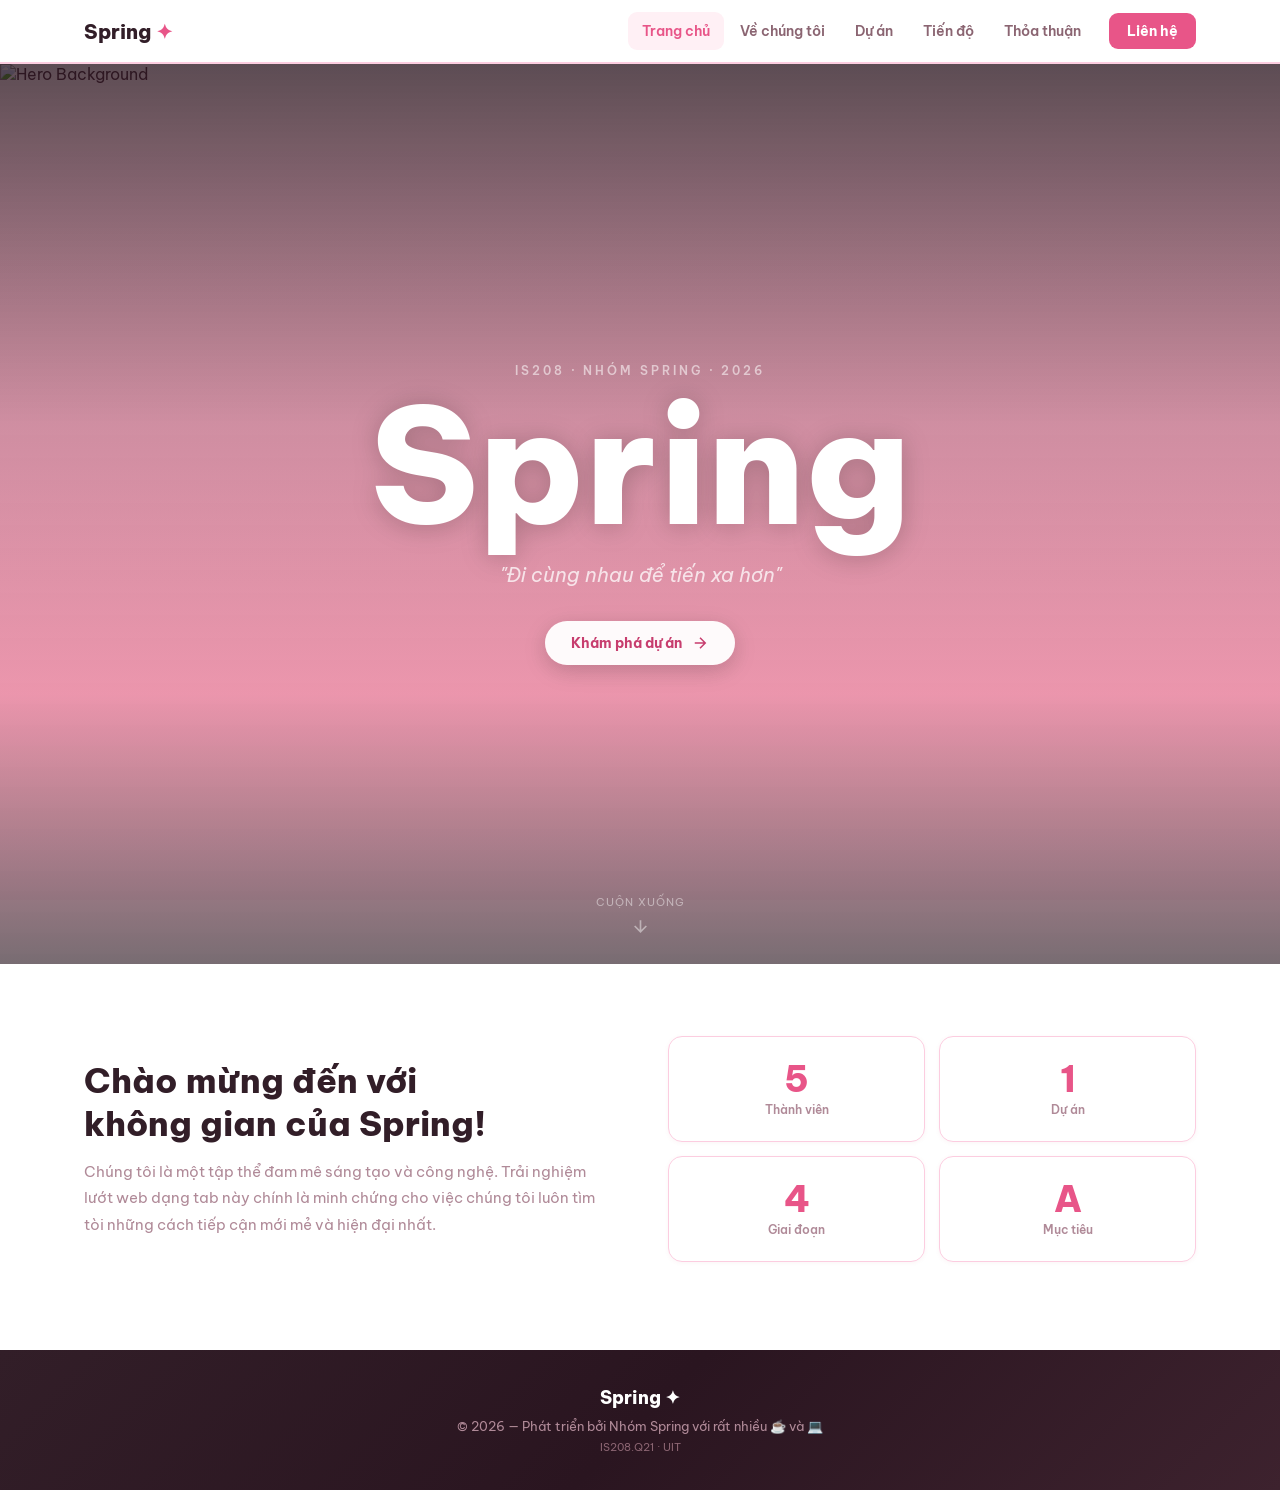
==== index.html @ e98ac852 "Cập nhật căn chỉnh favicon" ====
<!DOCTYPE html>
<html lang="vi">
<head>
    <meta charset="UTF-8">
    <meta name="viewport" content="width=device-width, initial-scale=1.0">
    <title>Spring — Nhóm Đồ Án IS208</title>

    <!-- Favicon -->
    <link rel="icon" href="data:image/svg+xml,<svg xmlns=%22http://www.w3.org/2000/svg%22 viewBox=%220 0 100 100%22><text x=%2250%22 y=%2250%22 text-anchor=%22middle%22 dominant-baseline=%22central%22 font-size=%2280%22>🌸</text></svg>">
    
    <!-- Fonts -->
    <link rel="preconnect" href="https://fonts.googleapis.com">
    <link rel="preconnect" href="https://fonts.gstatic.com" crossorigin>
    <link href="https://fonts.googleapis.com/css2?family=Be+Vietnam+Pro:ital,wght@0,300;0,400;0,500;0,600;0,700;0,800;1,400&display=swap" rel="stylesheet">
    
    <!-- CSS Files -->
    <link rel="stylesheet" href="css/base.css">
    <link rel="stylesheet" href="css/navbar.css">
    <link rel="stylesheet" href="css/hero.css">
    <link rel="stylesheet" href="css/pages.css">
    <link rel="stylesheet" href="css/modal.css">
    <link rel="stylesheet" href="css/upload.css">
    <link rel="stylesheet" href="css/footer.css">
    <link rel="stylesheet" href="css/responsive.css">
</head>
<body>

    <!-- NAVBAR INJECTED HERE -->
    <div id="header-container"></div>

    <!-- MAIN CONTENT INJECTED HERE -->
    <main id="main-content">
        <!-- Nội dung fragment được tải động vào đây bằng fetch CSS -->
        <section class="page active" style="min-height: 80vh; display: flex; align-items: center; justify-content: center;">
            <div style="text-align: center;">
                <div class="spinner-small" style="width: 32px; height: 32px; border: 3px solid var(--gray-200); border-top-color: var(--pink); border-radius: 50%; animation: spin 0.8s linear infinite; margin: 0 auto 12px;"></div>
                <p style="color: var(--gray-400); font-size: 14px;">Đang tải nội dung website...</p>
                <p style="color: #ef4444; font-size: 13px; margin-top: 10px;">Lưu ý: Mở bằng Live Server để trang hoạt động đúng cấu trúc.</p>
            </div>
        </section>
    </main>

    <!-- FOOTER INJECTED HERE -->
    <div id="footer-container"></div>


    <!-- ═══════════════════════════════════════════
         CÁC MODAL VÀ POPUP CHUNG VẪN ĐỂ Ở TRANG CHỦ HOẶC SẼ CHUYỂN
         Vì dễ gọi js global. Đã rút ngắn index.html
    ═══════════════════════════════════════════ -->

    <!-- POPUP THÀNH VIÊN -->
    <div id="popup-thanh-vien" class="overlay hidden">
        <div class="overlay-backdrop" onclick="dongPopupThanhVien()"></div>
        <div class="popup-card">
            <div class="popup-header">
                <div>
                    <h3 id="popup-ten">Tên thành viên</h3>
                    <p id="popup-vaitro">Vai trò</p>
                </div>
                <button class="close-btn" onclick="dongPopupThanhVien()">
                    <svg width="20" height="20" viewBox="0 0 24 24" fill="none" stroke="currentColor" stroke-width="2"><path d="M18 6L6 18M6 6l12 12"/></svg>
                </button>
            </div>
            <div class="popup-body">
                <div class="popup-row strength">
                    <div class="popup-row-icon">💪</div>
                    <div>
                        <strong>Điểm mạnh</strong>
                        <p id="popup-manh">...</p>
                    </div>
                </div>
                <div class="popup-row improve">
                    <div class="popup-row-icon">🌱</div>
                    <div>
                        <strong>Cần cải thiện</strong>
                        <p id="popup-yeu">...</p>
                    </div>
                </div>
            </div>
        </div>
    </div>

    <!-- ═══════════════════════════════════════════
         MODAL TIẾN ĐỘ 1 -> 4
    ═══════════════════════════════════════════ -->
    <!-- MODAL 1 -->
    <div id="modal-1" class="overlay hidden">
        <div class="overlay-backdrop" onclick="closeModal('modal-1')"></div>
        <div class="modal">
            <div class="modal-header violet">
                <div class="modal-header-meta">
                    <span class="modal-badge">Giai đoạn 1</span>
                    <span class="modal-date">📅 12/02 – 28/02</span>
                </div>
                <h3>Khởi động dự án</h3>
                <button class="close-btn light" onclick="closeModal('modal-1')">
                    <svg width="20" height="20" viewBox="0 0 24 24" fill="none" stroke="currentColor" stroke-width="2"><path d="M18 6L6 18M6 6l12 12"/></svg>
                </button>
            </div>
            <div class="modal-body">
                <div class="modal-summary">
                    <p>Giai đoạn này tập trung vào việc định hình nhóm, chốt đề tài và lên các quy tắc làm việc chung để chuẩn bị cho quá trình code.</p>
                    <div class="progress-bar-wrap">
                        <div class="progress-label"><span>Tiến độ công việc</span><strong>100%</strong></div>
                        <div class="progress-track"><div class="progress-fill done-fill" style="width:100%"></div></div>
                    </div>
                </div>

                <div class="modal-section">
                    <h4><span class="section-icon green">✓</span> Công việc đã thực hiện</h4>
                    <div class="task-list">
                        <!-- Tasks rendered via JS -->
                    </div>
                </div>

                <div class="modal-section">
                    <h4><span class="section-icon blue">📎</span> Tài liệu đính kèm (Tuần 1)</h4>
                    <!-- VÙNG RENDER PDF -->
                    <div id="modal-docs-1"></div>
                </div>
            </div>
        </div>
    </div>

    <!-- MODAL 2 -->
    <div id="modal-2" class="overlay hidden">
        <div class="overlay-backdrop" onclick="closeModal('modal-2')"></div>
        <div class="modal">
            <div class="modal-header sky">
                <div class="modal-header-meta">
                    <span class="modal-badge">Giai đoạn 2</span>
                    <span class="modal-date">📅 Đang tiến hành</span>
                </div>
                <h3>Phân tích và thiết kế</h3>
                <button class="close-btn light" onclick="closeModal('modal-2')">
                    <svg width="20" height="20" viewBox="0 0 24 24" fill="none" stroke="currentColor" stroke-width="2"><path d="M18 6L6 18M6 6l12 12"/></svg>
                </button>
            </div>
            <div class="modal-body">
                <div class="modal-summary">
                    <p>Giai đoạn phân tích yêu cầu, thiết kế cơ sở dữ liệu và xây dựng wireframe giao diện hệ thống.</p>
                    <div class="progress-bar-wrap">
                        <div class="progress-label"><span>Tiến độ công việc</span><strong>60%</strong></div>
                        <div class="progress-track"><div class="progress-fill progress-fill-sky" style="width:60%"></div></div>
                    </div>
                </div>
                <div class="modal-section">
                    <h4><span class="section-icon green">✓</span> Công việc đã thực hiện</h4>
                    <div class="task-list">
                        <!-- Tasks rendered via JS -->
                    </div>
                </div>
                <div class="modal-section">
                    <h4><span class="section-icon blue">📎</span> Tài liệu đính kèm (Tuần 2)</h4>
                    <!-- VÙNG RENDER PDF -->
                    <div id="modal-docs-2"></div>
                </div>
            </div>
        </div>
    </div>

    <!-- MODAL 3 -->
    <div id="modal-3" class="overlay hidden">
        <div class="overlay-backdrop" onclick="closeModal('modal-3')"></div>
        <div class="modal">
            <div class="modal-header slate">
                <div class="modal-header-meta">
                    <span class="modal-badge">Giai đoạn 3</span>
                    <span class="modal-date">📅 Sắp tới</span>
                </div>
                <h3>Thực hiện đồ án</h3>
                <button class="close-btn light" onclick="closeModal('modal-3')">
                    <svg width="20" height="20" viewBox="0 0 24 24" fill="none" stroke="currentColor" stroke-width="2"><path d="M18 6L6 18M6 6l12 12"/></svg>
                </button>
            </div>
            <div class="modal-body">
                <div class="modal-summary">
                    <p>Giai đoạn lập trình frontend, backend và thực hiện kiểm thử toàn diện hệ thống.</p>
                    <div class="progress-bar-wrap">
                        <div class="progress-label"><span>Tiến độ công việc</span><strong>0%</strong></div>
                        <div class="progress-track"><div class="progress-fill" style="width:0%"></div></div>
                    </div>
                </div>
                <div class="modal-section">
                    <h4><span class="section-icon green">✓</span> Công việc đã thực hiện</h4>
                    <div class="task-list">
                        <!-- Tasks rendered via JS -->
                    </div>
                </div>
                <div class="modal-section">
                    <h4><span class="section-icon blue">📎</span> Tài liệu đính kèm (Tuần 3)</h4>
                    <!-- VÙNG RENDER PDF -->
                    <div id="modal-docs-3"></div>
                </div>
            </div>
        </div>
    </div>

    <!-- MODAL 4 -->
    <div id="modal-4" class="overlay hidden">
        <div class="overlay-backdrop" onclick="closeModal('modal-4')"></div>
        <div class="modal">
            <div class="modal-header slate">
                <div class="modal-header-meta">
                    <span class="modal-badge">Giai đoạn 4</span>
                    <span class="modal-date">📅 Sắp tới</span>
                </div>
                <h3>Báo cáo & Nộp đồ án</h3>
                <button class="close-btn light" onclick="closeModal('modal-4')">
                    <svg width="20" height="20" viewBox="0 0 24 24" fill="none" stroke="currentColor" stroke-width="2"><path d="M18 6L6 18M6 6l12 12"/></svg>
                </button>
            </div>
            <div class="modal-body">
                <div class="modal-summary">
                    <p>Giai đoạn hoàn thiện tài liệu, quay video demo, chuẩn bị báo cáo và nộp đồ án chính thức.</p>
                    <div class="progress-bar-wrap">
                        <div class="progress-label"><span>Tiến độ công việc</span><strong>0%</strong></div>
                        <div class="progress-track"><div class="progress-fill" style="width:0%"></div></div>
                    </div>
                </div>
                <div class="modal-section">
                    <h4><span class="section-icon green">✓</span> Công việc đã thực hiện</h4>
                    <div class="task-list">
                        <!-- Tasks rendered via JS -->
                    </div>
                </div>
                <div class="modal-section">
                    <h4><span class="section-icon blue">📎</span> Tài liệu đính kèm (Tuần 4)</h4>
                    <!-- VÙNG RENDER PDF -->
                    <div id="modal-docs-4"></div>
                </div>
            </div>
        </div>
    </div>

    <!-- JS Files -->
    <script src="js/main.js"></script>

</body>
</html>
---- css/base.css ----
/* ═══════════════════════════════════════════
   VARIABLES & RESET
═══════════════════════════════════════════ */
:root {
  --pink:        #e85588;
  --pink-light:  #f07baa;
  --pink-dark:   #c73d6e;
  --pink-bg:     #fff0f5;
  --pink-border: #fccde0;

  --mint:     #3fbe8c;
  --mint-bg:  #edfaf3;

  --sky:      #3aaced;
  --sky-bg:   #edf6fd;

  --gray-50:  #fdf8f9;
  --gray-100: #f5edf0;
  --gray-200: #e8d8de;
  --gray-300: #d4b8c2;
  --gray-400: #b08a98;
  --gray-500: #8b6572;
  --gray-600: #6b4d58;
  --gray-700: #4e3540;
  --gray-800: #321e28;
  --white:    #ffffff;

  --radius:    14px;
  --radius-sm: 9px;
  --radius-lg: 20px;

  --shadow-sm: 0 1px 4px rgba(180,80,110,.06);
  --shadow-md: 0 4px 16px rgba(180,80,110,.10);
  --shadow-lg: 0 12px 36px rgba(180,80,110,.13);
  --shadow-xl: 0 24px 64px rgba(180,80,110,.16);

  --font: 'Be Vietnam Pro', sans-serif;

  --nav-h: 64px;
  --ease: 0.22s cubic-bezier(0.4, 0, 0.2, 1);
}

*, *::before, *::after { box-sizing: border-box; margin: 0; padding: 0; }
html { scroll-behavior: smooth; }

body {
  font-family: var(--font);
  background: linear-gradient(180deg, var(--gray-50) 0%, #fef5f8 50%, var(--gray-50) 100%);
  background-attachment: fixed;
  color: var(--gray-700);
  min-height: 100vh;
  display: flex;
  flex-direction: column;
  -webkit-font-smoothing: antialiased;
}

img { display: block; max-width: 100%; }
a   { text-decoration: none; color: inherit; }
button { cursor: pointer; border: none; background: none; font-family: inherit; }
ul { list-style: none; }

/* ═══════════════════════════════════════════
   SCROLLBAR
═══════════════════════════════════════════ */
::-webkit-scrollbar { width: 5px; }
::-webkit-scrollbar-track { background: var(--gray-100); }
::-webkit-scrollbar-thumb { background: var(--pink-light); border-radius: 5px; }

/* ═══════════════════════════════════════════
   MAIN & PAGES
═══════════════════════════════════════════ */
main { flex: 1; padding-top: var(--nav-h); }

.page { display: none; animation: fadeUp 0.35s ease both; }
.page.active { display: block; }

@keyframes fadeUp {
  from { opacity: 0; transform: translateY(16px); }
  to   { opacity: 1; transform: translateY(0); }
}

/* ═══════════════════════════════════════════
   PAGE HEADER (shared across pages)
═══════════════════════════════════════════ */
.page-header {
  text-align: center;
  padding: 60px 24px 36px;
  max-width: 680px;
  margin: 0 auto;
}

.page-eyebrow {
  font-size: 11px;
  font-weight: 700;
  letter-spacing: 2.5px;
  text-transform: uppercase;
  color: var(--pink);
  margin-bottom: 10px;
}

.page-title {
  font-size: clamp(28px, 5vw, 42px);
  font-weight: 800;
  color: var(--gray-800);
  line-height: 1.15;
  margin-bottom: 12px;
}

.page-desc {
  font-size: 15px;
  color: var(--gray-400);
  line-height: 1.65;
}
---- css/navbar.css ----
/* ═══════════════════════════════════════════
   NAVBAR
═══════════════════════════════════════════ */
#navbar {
  position: fixed;
  top: 0; width: 100%;
  height: var(--nav-h);
  z-index: 100;
  background: rgba(255,255,255,0.93);
  backdrop-filter: blur(14px);
  -webkit-backdrop-filter: blur(14px);
  border-bottom: 2px solid var(--pink-border);
  transition: background var(--ease), border-color var(--ease), box-shadow var(--ease);
}

.nav-inner {
  max-width: 1160px;
  margin: 0 auto;
  padding: 0 24px;
  height: 100%;
  display: flex;
  align-items: center;
  gap: 6px;
}

.nav-logo {
  font-size: 20px;
  font-weight: 800;
  color: var(--gray-800);
  cursor: pointer;
  margin-right: auto;
  transition: color var(--ease), text-shadow var(--ease);
}
.nav-logo:hover { color: var(--pink); }

.logo-dot {
  color: var(--pink);
  display: inline-block;
  animation: spin-slow 8s linear infinite;
}
@keyframes spin-slow { to { transform: rotate(360deg); } }

.nav-links { display: flex; align-items: center; gap: 2px; }

.nav-tab {
  height: 38px;
  padding: 0 14px;
  border-radius: 9px;
  font-size: 14px;
  font-weight: 600;
  color: var(--gray-500);
  transition: all var(--ease);
}
.nav-tab:hover  { color: var(--pink); background: var(--pink-bg); }
.nav-tab.active { color: var(--pink); background: var(--pink-bg); }


.btn-contact {
  height: 36px;
  padding: 0 18px;
  background: var(--pink);
  color: #fff;
  border-radius: 9px;
  font-size: 14px;
  font-weight: 700;
  margin-left: 8px;
  transition: all var(--ease);
}
.btn-contact:hover {
  background: var(--pink-dark);
  transform: translateY(-1px);
  box-shadow: 0 4px 14px rgba(232,98,138,.35);
}

.hamburger {
  display: none;
  flex-direction: column;
  justify-content: center;
  align-items: center;
  gap: 5px;
  width: 38px; height: 38px;
  border-radius: 9px;
  transition: background var(--ease);
}
.hamburger:hover { background: var(--gray-100); }
.hamburger span {
  display: block;
  width: 20px; height: 2px;
  background: var(--gray-600);
  border-radius: 2px;
  transition: all var(--ease);
}
---- css/hero.css ----
/* ═══════════════════════════════════════════
   HERO
═══════════════════════════════════════════ */
#trang-chu { padding-top: 0 !important; }

.hero {
  position: relative;
  height: 100vh;
  min-height: 580px;
  display: flex;
  align-items: center;
  justify-content: center;
  overflow: hidden;
}

.hero-bg { position: absolute; inset: 0; }
.hero-bg img { width: 100%; height: 100%; object-fit: cover; }

/* FIX: Overlay tối hơn ở phía trên để chữ navbar luôn đọc được */
.hero-overlay {
  position: absolute;
  inset: 0;
  background: linear-gradient(
    180deg,
    rgba(30, 10, 20, 0.72) 0%,
    rgba(160, 40, 75, 0.50) 40%,
    rgba(220, 70, 110, 0.55) 70%,
    rgba(30, 10, 20, 0.60) 100%
  );
}

.hero-content {
  position: relative;
  z-index: 2;
  text-align: center;
  padding: 0 24px;
}

.hero-eyebrow {
  font-size: 12px;
  font-weight: 600;
  letter-spacing: 3px;
  text-transform: uppercase;
  color: rgba(255,255,255,.55);
  margin-bottom: 14px;
}

.hero-title {
  font-size: clamp(80px, 18vw, 160px);
  font-weight: 800;
  color: #fff;
  line-height: .92;
  margin-bottom: 22px;
  text-shadow: 0 2px 28px rgba(0,0,0,.22);
}

.hero-subtitle {
  font-size: clamp(15px, 2.2vw, 20px);
  color: rgba(255,255,255,.75);
  font-style: italic;
  font-weight: 400;
  margin-bottom: 34px;
}

.hero-cta {
  display: inline-flex;
  align-items: center;
  gap: 9px;
  background: rgba(255,255,255,.95);
  color: var(--pink-dark);
  font-weight: 700;
  font-size: 14px;
  padding: 13px 26px;
  border-radius: 50px;
  transition: all var(--ease);
  box-shadow: 0 6px 22px rgba(0,0,0,.18);
}
.hero-cta:hover { transform: translateY(-3px); box-shadow: 0 14px 40px rgba(0,0,0,.26); }
.hero-cta svg { transition: transform var(--ease); }
.hero-cta:hover svg { transform: translateX(4px); }

.hero-scroll {
  position: absolute;
  bottom: 28px;
  left: 50%;
  transform: translateX(-50%);
  display: flex;
  flex-direction: column;
  align-items: center;
  gap: 7px;
  color: rgba(255,255,255,.45);
  font-size: 11px;
  letter-spacing: 1px;
  text-transform: uppercase;
  cursor: pointer;
  animation: bounce 2.4s infinite;
  z-index: 2;
  transition: color var(--ease);
}
.hero-scroll:hover { color: rgba(255,255,255,.85); }

@keyframes bounce {
  0%, 100% { transform: translateX(-50%) translateY(0); }
  55%       { transform: translateX(-50%) translateY(8px); }
}

/* ═══════════════════════════════════════════
   HOME INTRO
═══════════════════════════════════════════ */
.home-intro {
  padding: 72px 24px 88px;
  max-width: 1160px;
  margin: 0 auto;
}

.intro-grid {
  display: grid;
  grid-template-columns: 1fr 1fr;
  gap: 56px;
  align-items: center;
}

.intro-text h2 {
  font-size: clamp(24px, 4vw, 34px);
  font-weight: 800;
  color: var(--gray-800);
  line-height: 1.25;
  margin-bottom: 14px;
}

.intro-text p {
  font-size: 15px;
  line-height: 1.75;
  color: var(--gray-400);
}

.intro-stats {
  display: grid;
  grid-template-columns: 1fr 1fr;
  gap: 14px;
}

.stat-card {
  background: var(--white);
  border: 1.5px solid var(--pink-border);
  border-radius: var(--radius);
  padding: 24px 20px;
  display: flex;
  flex-direction: column;
  align-items: center;
  gap: 5px;
  box-shadow: var(--shadow-sm);
  transition: all var(--ease);
}
.stat-card:hover {
  box-shadow: var(--shadow-md), 0 0 20px rgba(232,85,136,.08);
  transform: translateY(-3px);
  border-color: var(--pink-light);
}

.stat-num {
  font-size: 36px;
  font-weight: 800;
  color: var(--pink);
  line-height: 1;
}

.stat-label {
  font-size: 12px;
  color: var(--gray-400);
  font-weight: 600;
}
---- css/pages.css ----
/* ═══════════════════════════════════════════
   MEMBERS
═══════════════════════════════════════════ */
.members-grid {
  display: flex;
  flex-wrap: wrap;
  justify-content: center;
  gap: 18px;
  padding: 0 24px 80px;
  max-width: 1160px;
  margin: 0 auto;
}

.member-card {
  width: calc(20% - 15px);
  min-width: 180px;
  max-width: 220px;
  background: var(--white);
  border: 1.5px solid var(--gray-200);
  border-radius: var(--radius-lg);
  overflow: hidden;
  cursor: pointer;
  transition: all var(--ease);
  box-shadow: var(--shadow-sm);
}
.member-card:hover {
  transform: translateY(-5px);
  box-shadow: var(--shadow-lg);
  border-color: var(--pink-light);
}

.member-img-wrap {
  position: relative;
  aspect-ratio: 1;
  overflow: hidden;
  background: var(--pink-bg);
}

.member-img-wrap img {
  width: 100%; height: 100%;
  object-fit: cover;
  transition: transform 0.4s ease;
}
.member-card:hover .member-img-wrap img { transform: scale(1.05); }

.member-img-overlay {
  position: absolute;
  inset: 0;
  background: rgba(200,60,100,.68);
  display: flex;
  align-items: center;
  justify-content: center;
  opacity: 0;
  transition: opacity var(--ease);
  backdrop-filter: blur(3px);
}
.member-img-overlay span { color: #fff; font-weight: 700; font-size: 13px; }
.member-card:hover .member-img-overlay { opacity: 1; }

.member-info { padding: 14px 16px; text-align: center; }

.member-info h3 {
  font-size: 15px;
  font-weight: 800;
  color: var(--gray-800);
  margin-bottom: 7px;
}

.member-badge {
  display: inline-block;
  padding: 3px 11px;
  border-radius: 50px;
  font-size: 11px;
  font-weight: 700;
  background: var(--gray-100);
  color: var(--gray-400);
}
.member-badge.leader { background: var(--pink-bg); color: var(--pink); }

/* ═══════════════════════════════════════════
   PROJECT PLACEHOLDER
═══════════════════════════════════════════ */
.project-placeholder {
  max-width: 480px;
  margin: 0 auto 80px;
  text-align: center;
  background: var(--white);
  border: 2px dashed var(--pink-border);
  border-radius: var(--radius-lg);
  padding: 56px 36px;
}

.placeholder-icon { font-size: 52px; margin-bottom: 14px; }

.project-placeholder h3 {
  font-size: 18px;
  font-weight: 800;
  color: var(--gray-700);
  margin-bottom: 8px;
}

.project-placeholder p { color: var(--gray-400); font-size: 14px; margin-bottom: 22px; }

.btn-outline {
  display: inline-block;
  padding: 10px 22px;
  border: 2px solid var(--pink);
  border-radius: 9px;
  color: var(--pink);
  font-weight: 700;
  font-size: 14px;
  transition: all var(--ease);
}
.btn-outline:hover { background: var(--pink); color: #fff; transform: translateY(-2px); }

/* ═══════════════════════════════════════════
   TIMELINE
═══════════════════════════════════════════ */
.timeline {
  max-width: 780px;
  margin: 0 auto;
  padding: 0 24px 80px;
  position: relative;
}

.timeline::before {
  content: '';
  position: absolute;
  left: calc(24px + 22px);
  top: 0; bottom: 0;
  width: 2px;
  background: var(--gray-200);
}

.timeline-item {
  display: flex;
  gap: 22px;
  margin-bottom: 22px;
  position: relative;
}

.timeline-dot {
  width: 44px; height: 44px;
  border-radius: 50%;
  display: flex;
  align-items: center;
  justify-content: center;
  font-size: 16px;
  font-weight: 800;
  flex-shrink: 0;
  position: relative;
  z-index: 1;
  background: var(--pink);
  color: #fff;
  border: 3px solid var(--gray-50);
  box-shadow: 0 0 0 2px var(--pink);
}

.timeline-dot.pulse {
  background: var(--sky);
  box-shadow: 0 0 0 2px var(--sky);
  animation: pulse-ring 2.2s infinite;
}

@keyframes pulse-ring {
  0%   { box-shadow: 0 0 0 2px var(--sky); }
  50%  { box-shadow: 0 0 0 8px rgba(58,172,237,.15); }
  100% { box-shadow: 0 0 0 2px var(--sky); }
}

.timeline-dot.muted {
  background: var(--gray-200);
  color: var(--gray-400);
  box-shadow: 0 0 0 2px var(--gray-200);
}

.timeline-card {
  flex: 1;
  background: var(--white);
  border: 1.5px solid var(--gray-200);
  border-radius: var(--radius);
  padding: 18px 22px;
  display: flex;
  align-items: center;
  gap: 18px;
  box-shadow: var(--shadow-sm);
  transition: all var(--ease);
}
.timeline-card:hover { box-shadow: var(--shadow-md); transform: translateY(-2px); }

.muted-card { opacity: 0.55; }
.muted-card:hover { opacity: 1; }

.timeline-meta { flex-shrink: 0; min-width: 126px; }

.timeline-week {
  display: block;
  font-size: 12px;
  font-weight: 700;
  color: var(--pink);
  background: var(--pink-bg);
  padding: 3px 10px;
  border-radius: 6px;
  margin-bottom: 6px;
  width: fit-content;
}
.timeline-week.muted { color: var(--gray-400); background: var(--gray-100); }

.timeline-status {
  display: flex;
  align-items: center;
  gap: 5px;
  font-size: 11px;
  font-weight: 700;
  letter-spacing: .5px;
  text-transform: uppercase;
}
.done-status     { color: var(--mint); }
.progress-status { color: var(--sky);  }
.pending-status  { color: var(--gray-400); }

.spin { animation: spin 1.6s linear infinite; }
@keyframes spin { to { transform: rotate(360deg); } }

.timeline-body { flex: 1; }
.timeline-body h3 {
  font-size: 16px;
  font-weight: 800;
  color: var(--gray-800);
  margin-bottom: 3px;
}
.timeline-body p { font-size: 13px; color: var(--gray-400); line-height: 1.5; }

.btn-detail {
  display: flex;
  align-items: center;
  gap: 6px;
  padding: 9px 16px;
  border-radius: 9px;
  font-size: 13px;
  font-weight: 700;
  white-space: nowrap;
  flex-shrink: 0;
  color: var(--pink);
  background: var(--pink-bg);
  transition: all var(--ease);
}
.btn-detail:hover { background: var(--pink); color: #fff; }
.btn-detail svg   { transition: transform var(--ease); }
.btn-detail:hover svg { transform: translateX(3px); }

.muted-btn { color: var(--gray-400); background: var(--gray-100); }
.muted-btn:hover { background: var(--gray-600); color: #fff; }

/* ═══════════════════════════════════════════
   CONTRACT
═══════════════════════════════════════════ */
.contract-grid {
  display: grid;
  grid-template-columns: repeat(auto-fill, minmax(260px, 1fr));
  gap: 18px;
  padding: 0 24px 80px;
  max-width: 1160px;
  margin: 0 auto;
}

.contract-card {
  background: var(--white);
  border: 1.5px solid var(--gray-200);
  border-radius: var(--radius);
  padding: 26px;
  box-shadow: var(--shadow-sm);
  transition: all var(--ease);
}
.contract-card:hover {
  box-shadow: var(--shadow-md);
  transform: translateY(-3px);
  border-color: var(--pink-border);
}

.contract-icon { font-size: 26px; margin-bottom: 11px; }

.contract-card h3 {
  font-size: 15px;
  font-weight: 800;
  color: var(--gray-800);
  margin-bottom: 12px;
}

.contract-card ul { display: flex; flex-direction: column; gap: 7px; }
.contract-card li {
  font-size: 13px;
  color: var(--gray-500);
  line-height: 1.55;
  padding-left: 13px;
  position: relative;
}
.contract-card li::before {
  content: '–';
  position: absolute;
  left: 0;
  color: var(--pink-light);
}

/* ═══════════════════════════════════════════
   AGREEMENT LAYOUT
═══════════════════════════════════════════ */
.agreement-layout {
  display: grid;
  grid-template-columns: 1fr 1fr;
  gap: 40px;
  max-width: 1160px;
  margin: 0 auto;
  padding: 0 24px 80px;
  align-items: start;
}

@media (max-width: 900px) {
  .agreement-layout {
    grid-template-columns: 1fr;
  }
}
---- css/modal.css ----
/* ═══════════════════════════════════════════
   OVERLAY
═══════════════════════════════════════════ */
.overlay {
  position: fixed;
  inset: 0;
  z-index: 200;
  display: flex;
  align-items: center;
  justify-content: center;
  padding: 16px;
}
.overlay.hidden { display: none; }

.overlay-backdrop {
  position: absolute;
  inset: 0;
  background: rgba(50,15,28,.55);
  backdrop-filter: blur(6px);
}

/* ═══════════════════════════════════════════
   POPUP THÀNH VIÊN
═══════════════════════════════════════════ */
.popup-card {
  background: var(--white);
  border-radius: var(--radius-lg);
  width: 100%;
  max-width: 420px;
  overflow: hidden;
  box-shadow: var(--shadow-xl);
  position: relative;
  z-index: 1;
  animation: popIn 0.28s cubic-bezier(0.34, 1.56, 0.64, 1);
}

@keyframes popIn {
  from { opacity: 0; transform: scale(0.92) translateY(8px); }
  to   { opacity: 1; transform: scale(1) translateY(0); }
}

.popup-header {
  background: linear-gradient(135deg, var(--pink) 0%, var(--pink-dark) 100%);
  padding: 22px;
  display: flex;
  justify-content: space-between;
  align-items: flex-start;
  gap: 14px;
}

.popup-header h3 { font-size: 18px; font-weight: 800; color: #fff; margin-bottom: 3px; }
.popup-header p  {
  font-size: 11px;
  font-weight: 600;
  letter-spacing: 1px;
  text-transform: uppercase;
  color: rgba(255,255,255,.6);
}

.close-btn {
  width: 34px; height: 34px;
  border-radius: 50%;
  background: rgba(255,255,255,.15);
  color: #fff;
  display: flex;
  align-items: center;
  justify-content: center;
  flex-shrink: 0;
  transition: background var(--ease);
}
.close-btn:hover { background: rgba(255,255,255,.28); }
.close-btn.light { color: rgba(255,255,255,.8); }

.popup-body { padding: 20px; display: flex; flex-direction: column; gap: 12px; }

.popup-row {
  display: flex;
  gap: 13px;
  padding: 14px;
  border-radius: var(--radius-sm);
}
.popup-row.strength { background: var(--mint-bg); }
.popup-row.improve  { background: var(--pink-bg); }

.popup-row-icon { font-size: 22px; flex-shrink: 0; }

.popup-row strong {
  display: block;
  font-size: 11px;
  font-weight: 800;
  color: var(--gray-600);
  margin-bottom: 4px;
  text-transform: uppercase;
  letter-spacing: .5px;
}

.popup-row p { font-size: 13px; color: var(--gray-500); line-height: 1.55; }

/* ═══════════════════════════════════════════
   MODAL TIẾN ĐỘ
═══════════════════════════════════════════ */
.modal {
  background: var(--white);
  border-radius: var(--radius-lg);
  width: 100%;
  max-width: 620px;
  max-height: 90vh;
  display: flex;
  flex-direction: column;
  overflow: hidden;
  box-shadow: var(--shadow-xl);
  position: relative;
  z-index: 1;
  animation: popIn 0.28s cubic-bezier(0.34, 1.56, 0.64, 1);
}

.modal-header { padding: 28px 28px 22px; position: relative; flex-shrink: 0; }
.modal-header.violet { background: linear-gradient(135deg, var(--pink) 0%, var(--pink-dark) 100%); }
.modal-header.sky    { background: linear-gradient(135deg, var(--sky) 0%, #2890c8 100%); }
.modal-header.slate  { background: linear-gradient(135deg, #6b7280 0%, #4b5563 100%); }

.modal-header-meta {
  display: flex;
  align-items: center;
  gap: 10px;
  margin-bottom: 8px;
}

.modal-badge {
  padding: 3px 10px;
  background: rgba(255,255,255,.2);
  color: #fff;
  font-size: 11px;
  font-weight: 800;
  letter-spacing: 1px;
  text-transform: uppercase;
  border-radius: 50px;
}

.modal-date { font-size: 12px; color: rgba(255,255,255,.65); }

.modal-header h3 { font-size: 24px; font-weight: 800; color: #fff; }

.modal-header .close-btn { position: absolute; top: 18px; right: 18px; }

.modal-body {
  padding: 24px;
  overflow-y: auto;
  flex: 1;
}
.modal-body::-webkit-scrollbar { width: 4px; }
.modal-body::-webkit-scrollbar-thumb { background: var(--pink-light); border-radius: 4px; }

.modal-summary {
  background: var(--gray-50);
  border: 1px solid var(--gray-200);
  border-radius: var(--radius-sm);
  padding: 18px;
  margin-bottom: 22px;
}
.modal-summary p { font-size: 13px; color: var(--gray-500); line-height: 1.6; margin-bottom: 14px; }

.progress-label {
  display: flex;
  justify-content: space-between;
  font-size: 12px;
  font-weight: 700;
  color: var(--gray-600);
  margin-bottom: 7px;
}

.progress-track {
  height: 7px;
  background: var(--gray-200);
  border-radius: 50px;
  overflow: hidden;
}

.progress-fill {
  height: 100%;
  background: var(--gray-300);
  border-radius: 50px;
  transition: width 0.8s ease;
}
.done-fill         { background: linear-gradient(90deg, var(--mint), #6ee7b7); }
.progress-fill-sky { background: linear-gradient(90deg, var(--sky), #7dd3fc); }

.modal-section { margin-bottom: 22px; }

.modal-section h4 {
  display: flex;
  align-items: center;
  gap: 9px;
  font-size: 14px;
  font-weight: 800;
  color: var(--gray-800);
  margin-bottom: 12px;
}

.section-icon {
  width: 26px; height: 26px;
  border-radius: 7px;
  display: flex;
  align-items: center;
  justify-content: center;
  font-size: 12px;
  font-weight: 800;
  flex-shrink: 0;
}
.section-icon.green { background: var(--mint-bg); color: var(--mint); }
.section-icon.blue  { background: #eff6ff; color: #3b82f6; }
.section-icon.gray  { background: var(--gray-100); color: var(--gray-400); }

.task-list { display: flex; flex-direction: column; gap: 9px; }

.task-item {
  display: flex;
  gap: 11px;
  padding: 13px 15px;
  border-radius: var(--radius-sm);
  border: 1px solid transparent;
  transition: border-color var(--ease);
}
.done-task    { background: var(--mint-bg); border-color: #a7f3d0; }
.done-task:hover { border-color: #6ee7b7; }
.pending-task { background: var(--gray-50); border-color: var(--gray-200); }

.task-check   { color: var(--mint); flex-shrink: 0; margin-top: 2px; }
.task-pending { color: var(--gray-300); flex-shrink: 0; margin-top: 2px; }

.task-item strong { display: block; font-size: 13px; font-weight: 800; color: var(--gray-800); margin-bottom: 2px; }
.task-item p      { font-size: 12px; color: var(--gray-400); line-height: 1.5; }

.file-grid { display: grid; grid-template-columns: 1fr 1fr; gap: 9px; }

.file-card {
  display: flex;
  align-items: center;
  gap: 10px;
  padding: 11px;
  background: var(--white);
  border: 1px solid var(--gray-200);
  border-radius: var(--radius-sm);
  transition: all var(--ease);
}
.file-card:hover { border-color: var(--pink-light); box-shadow: var(--shadow-sm); }

.file-icon {
  width: 40px; height: 40px;
  border-radius: 9px;
  display: flex;
  align-items: center;
  justify-content: center;
  font-size: 10px;
  font-weight: 800;
  letter-spacing: .5px;
  flex-shrink: 0;
}
.file-icon.pdf  { background: #fff0f0; color: #ef4444; }
.file-icon.docx { background: #eff6ff; color: #3b82f6; }

.file-info { flex: 1; min-width: 0; }
.file-info strong {
  display: block;
  font-size: 12px;
  font-weight: 700;
  color: var(--gray-700);
  white-space: nowrap;
  overflow: hidden;
  text-overflow: ellipsis;
}
.file-info span { font-size: 11px; color: var(--gray-400); }

.file-dl { color: var(--gray-300); flex-shrink: 0; transition: color var(--ease); }
.file-card:hover .file-dl { color: var(--pink); }
---- css/upload.css ----
/* ═══════════════════════════════════════════
   PDF DISPLAY SECTION (Tài liệu theo tuần)
═══════════════════════════════════════════ */
.docs-section {
  max-width: 780px;
  margin: 0 auto;
  padding: 0 24px 80px;
}

.docs-section-header {
  text-align: center;
  margin-bottom: 28px;
}

.docs-section-header h3 {
  font-size: 22px;
  font-weight: 800;
  color: var(--gray-800);
  margin-bottom: 8px;
}

.docs-section-header p {
  font-size: 14px;
  color: var(--gray-400);
}

/* Week Tabs */
.week-tabs {
  display: flex;
  gap: 6px;
  justify-content: center;
  margin-bottom: 24px;
}

.week-tab {
  padding: 9px 22px;
  border-radius: 50px;
  font-size: 13px;
  font-weight: 700;
  color: var(--gray-400);
  background: var(--gray-100);
  border: 1.5px solid transparent;
  transition: all var(--ease);
}
.week-tab:hover {
  color: var(--pink);
  background: var(--pink-bg);
  border-color: var(--pink-border);
}
.week-tab.active {
  color: #fff;
  background: var(--pink);
  border-color: var(--pink);
  box-shadow: 0 4px 14px rgba(232,85,136,.25);
}

/* Week Content Panels */
.week-panel {
  display: none;
  animation: fadeUp 0.3s ease both;
}
.week-panel.active {
  display: block;
}

/* PDF Cards Grid */
.pdf-grid {
  display: grid;
  grid-template-columns: repeat(auto-fill, minmax(240px, 1fr));
  gap: 12px;
}

.pdf-card {
  display: flex;
  align-items: center;
  gap: 12px;
  padding: 14px 16px;
  background: var(--white);
  border: 1.5px solid var(--gray-200);
  border-radius: var(--radius);
  transition: all var(--ease);
  cursor: pointer;
  text-decoration: none;
  color: inherit;
}
.pdf-card:hover {
  border-color: var(--pink-light);
  box-shadow: var(--shadow-md);
  transform: translateY(-2px);
}

.pdf-icon {
  width: 44px;
  height: 44px;
  border-radius: 10px;
  background: linear-gradient(135deg, #ff6b6b 0%, #ee5a24 100%);
  color: #fff;
  display: flex;
  align-items: center;
  justify-content: center;
  font-size: 11px;
  font-weight: 900;
  letter-spacing: .5px;
  flex-shrink: 0;
}

.pdf-info {
  flex: 1;
  min-width: 0;
}

.pdf-name {
  display: block;
  font-size: 13px;
  font-weight: 700;
  color: var(--gray-800);
  white-space: nowrap;
  overflow: hidden;
  text-overflow: ellipsis;
  margin-bottom: 2px;
}

.pdf-size {
  font-size: 11px;
  color: var(--gray-400);
}

.pdf-download {
  color: var(--gray-300);
  flex-shrink: 0;
  transition: color var(--ease);
}
.pdf-card:hover .pdf-download {
  color: var(--pink);
}

/* Empty State */
.docs-empty {
  text-align: center;
  padding: 40px 20px;
  background: var(--white);
  border: 2px dashed var(--gray-200);
  border-radius: var(--radius);
}

.docs-empty-icon {
  font-size: 40px;
  margin-bottom: 10px;
  opacity: .6;
}

.docs-empty p {
  font-size: 13px;
  color: var(--gray-400);
}

/* Loading State */
.docs-loading {
  text-align: center;
  padding: 40px 20px;
}

.docs-loading .spinner-small {
  width: 28px;
  height: 28px;
  border: 3px solid var(--gray-200);
  border-top-color: var(--pink);
  border-radius: 50%;
  animation: spin 0.8s linear infinite;
  margin: 0 auto 10px;
}

.docs-loading p {
  font-size: 13px;
  color: var(--gray-400);
}
---- css/footer.css ----
/* ═══════════════════════════════════════════
   FOOTER
═══════════════════════════════════════════ */
footer {
  background: linear-gradient(135deg, var(--gray-800) 0%, #2a1520 50%, #3d222e 100%);
  color: var(--gray-400);
  padding: 36px 24px;
  margin-top: auto;
}

.footer-inner {
  max-width: 1160px;
  margin: 0 auto;
  text-align: center;
  display: flex;
  flex-direction: column;
  gap: 6px;
  align-items: center;
}

.footer-logo { font-size: 18px; font-weight: 800; color: #fff; margin-bottom: 3px; }
footer p      { font-size: 13px; }
.footer-class { font-size: 11px; color: var(--gray-500); }
---- css/responsive.css ----
/* ═══════════════════════════════════════════
   RESPONSIVE
═══════════════════════════════════════════ */
@media (max-width: 768px) {
  .nav-links { display: none; }
  .nav-links.open {
    display: flex;
    flex-direction: column;
    position: absolute;
    top: var(--nav-h);
    left: 0; right: 0;
    background: rgba(255,255,255,.97);
    backdrop-filter: blur(20px);
    border-bottom: 1px solid var(--pink-border);
    padding: 10px;
    gap: 3px;
  }
  .nav-tab { height: 42px; text-align: left; padding: 0 14px; border-radius: 9px; }
  .btn-contact { display: none; }
  .hamburger   { display: flex; }

  .intro-grid { grid-template-columns: 1fr; gap: 36px; }
  .file-grid  { grid-template-columns: 1fr; }

  .timeline-card {
    flex-direction: column;
    align-items: flex-start;
    gap: 10px;
  }
  .timeline-meta { min-width: unset; }
  .btn-detail { width: 100%; justify-content: center; }

  .members-grid  { gap: 14px; }
  .member-card   { width: calc(50% - 7px); min-width: unset; max-width: unset; }
  .contract-grid { grid-template-columns: 1fr; }

  .week-tabs { flex-wrap: wrap; }
  .pdf-grid { grid-template-columns: 1fr; }
}

@media (max-width: 480px) {
  .members-grid { gap: 12px; }
  .member-card  { width: 100%; max-width: 100%; }
  .intro-stats  { grid-template-columns: 1fr 1fr; }
  .modal-header { padding: 20px 20px 18px; }
  .modal-header h3 { font-size: 20px; }
}
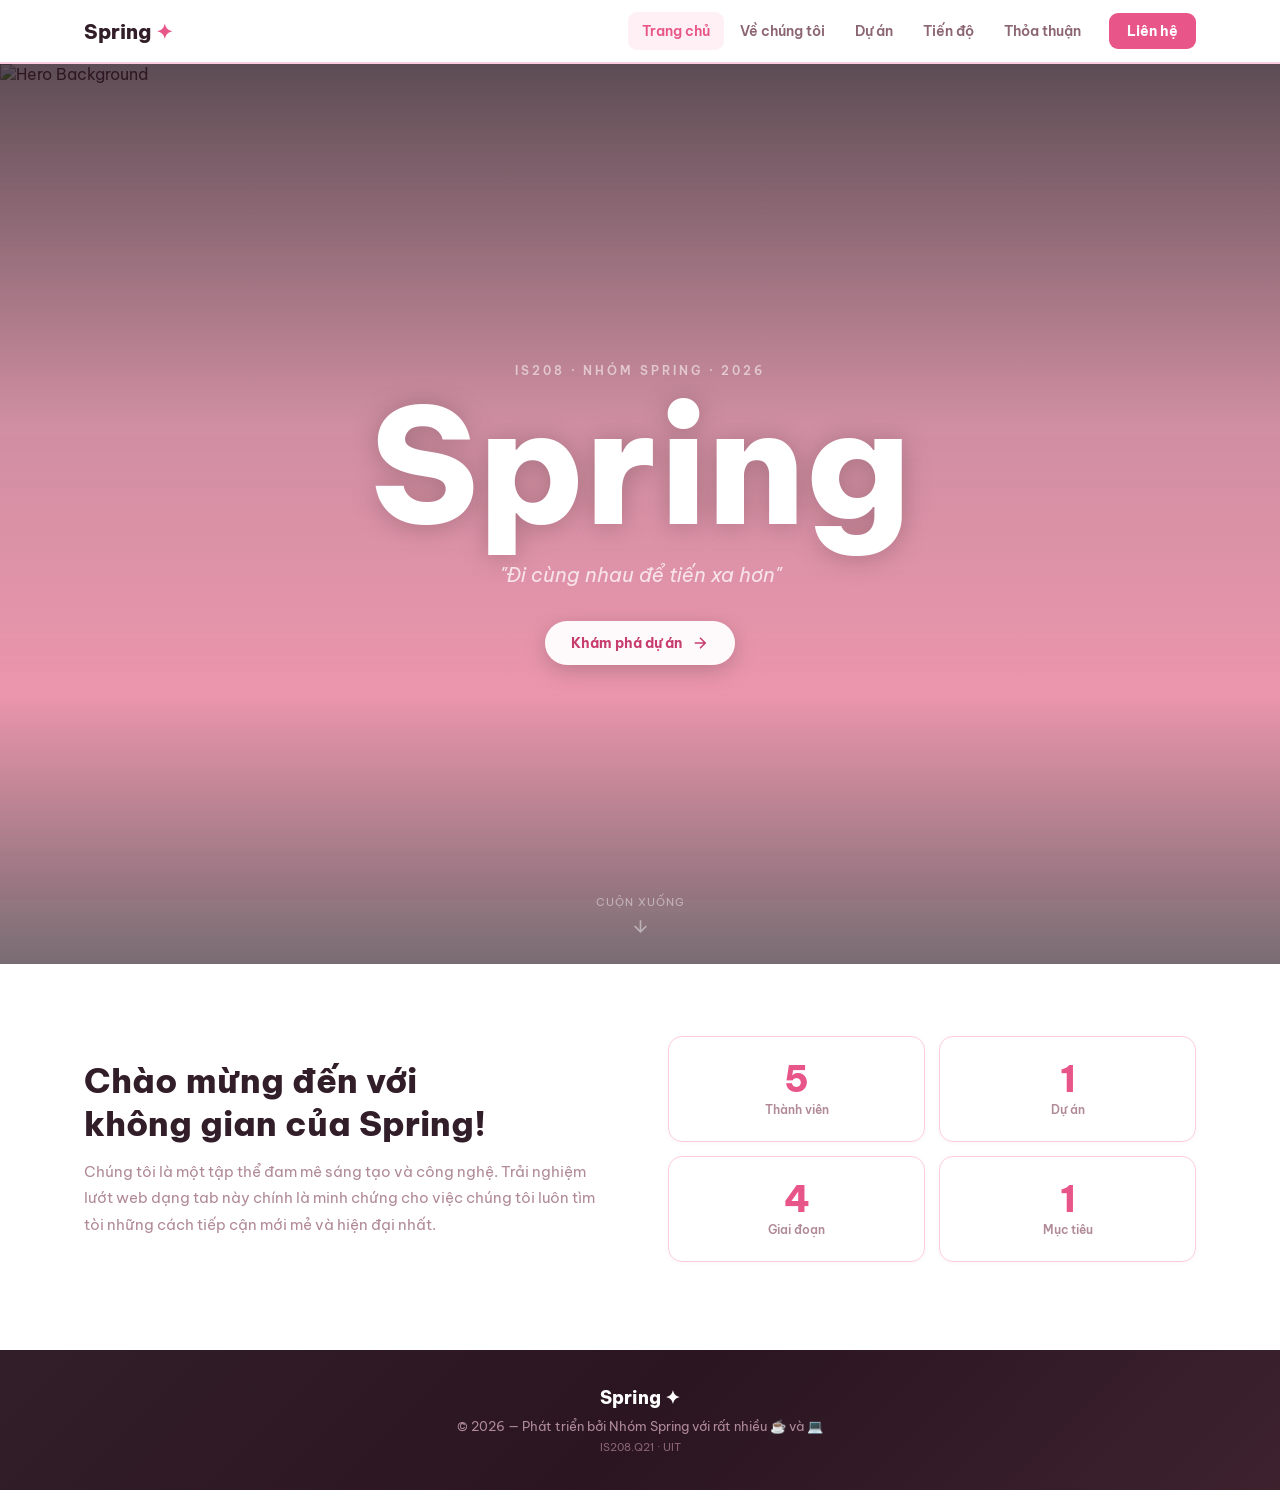
==== commit 57d3610b: "Update modal date range in index.html" ====
--- a/index.html
+++ b/index.html
@@ -91,7 +91,7 @@
             <div class="modal-header violet">
                 <div class="modal-header-meta">
                     <span class="modal-badge">Giai đoạn 1</span>
-                    <span class="modal-date">📅 12/02 – 28/02</span>
+                    <span class="modal-date">📅 12/03 – 25/02</span>
                 </div>
                 <h3>Khởi động dự án</h3>
                 <button class="close-btn light" onclick="closeModal('modal-1')">
--- a/css/pages.css
+++ b/css/pages.css
@@ -320,3 +320,59 @@
     grid-template-columns: 1fr;
   }
 }
+
+/* --- NÚT VÀ HIỆU ỨNG PHÓNG TO PDF --- */
+.pdf-wrapper {
+  position: relative;
+  width: 100%;
+  transition: all var(--ease);
+}
+
+.btn-zoom {
+  position: absolute;
+  top: 16px;
+  right: 28px; /* Đẩy vào trong một chút để tránh thanh cuộn của PDF */
+  z-index: 10;
+  background: var(--white);
+  border: 1px solid var(--gray-200);
+  border-radius: 8px;
+  padding: 8px;
+  color: var(--gray-700);
+  box-shadow: var(--shadow-sm);
+  transition: all var(--ease);
+}
+
+.btn-zoom:hover {
+  background: var(--pink);
+  color: var(--white);
+  border-color: var(--pink);
+}
+
+/* Trạng thái khi được phóng to */
+.pdf-wrapper.is-fullscreen {
+  position: fixed;
+  inset: 0;
+  z-index: 9999;
+  background: rgba(30, 10, 20, 0.85); /* Nền tối tông hồng trầm của giao diện */
+  backdrop-filter: blur(6px);
+  display: flex;
+  align-items: center;
+  justify-content: center;
+  padding: 40px;
+}
+
+.pdf-wrapper.is-fullscreen object {
+  width: 100%;
+  max-width: 1000px;
+  height: 90vh;
+  box-shadow: var(--shadow-xl);
+}
+
+/* Điều chỉnh lại vị trí nút khi ở chế độ fullscreen */
+.pdf-wrapper.is-fullscreen .btn-zoom {
+  top: 20px;
+  right: 20px;
+  background: #ef4444; /* Chuyển màu đỏ để nổi bật nút đóng */
+  color: white;
+  border-color: #ef4444;
+}
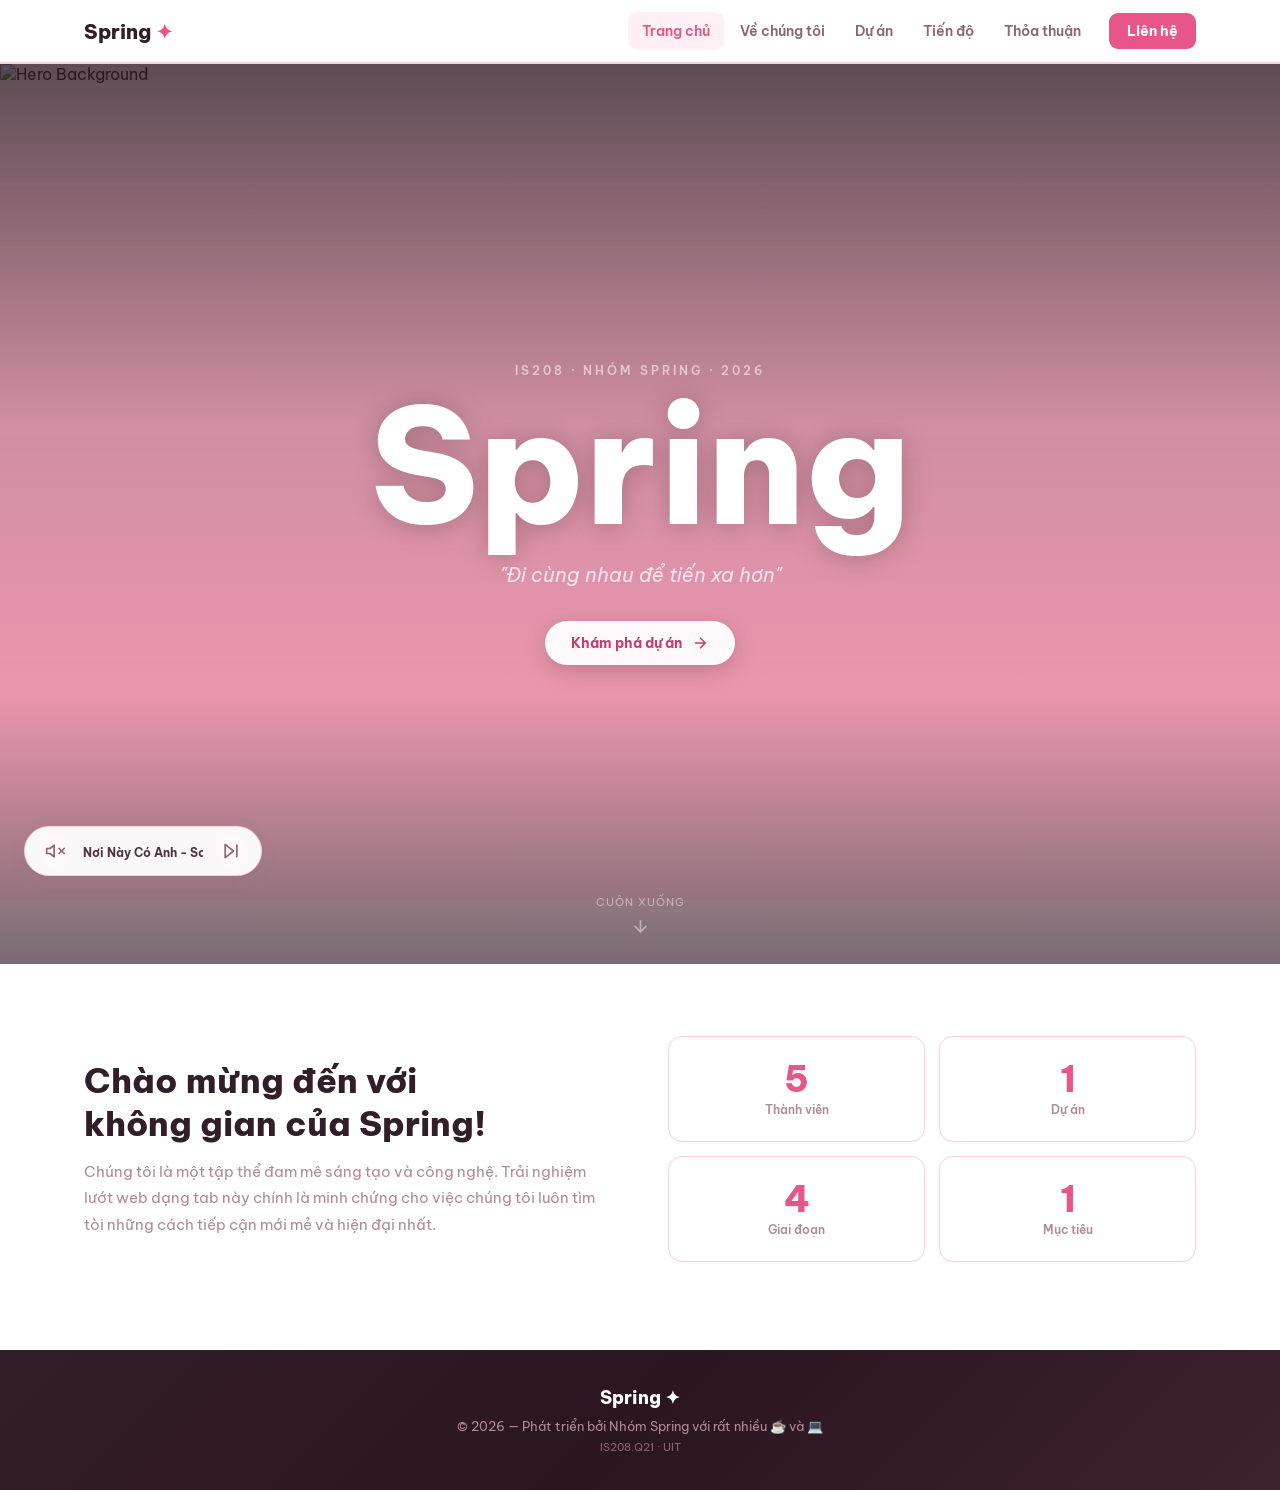
==== commit f904fc36: "music" ====
--- a/index.html
+++ b/index.html
@@ -91,7 +91,7 @@
             <div class="modal-header violet">
                 <div class="modal-header-meta">
                     <span class="modal-badge">Giai đoạn 1</span>
-                    <span class="modal-date">📅 12/03 – 25/02</span>
+                    <span class="modal-date">📅 12/02 – 28/02</span>
                 </div>
                 <h3>Khởi động dự án</h3>
                 <button class="close-btn light" onclick="closeModal('modal-1')">
@@ -233,7 +233,32 @@
             </div>
         </div>
     </div>
-
+    <div class="music-player">
+        <div class="music-controls">
+            <button id="btn-play-pause" onclick="toggleMusic()" title="Phát / Tạm dừng">
+                <svg id="icon-speaker" width="20" height="20" viewBox="0 0 24 24" fill="none" stroke="currentColor" stroke-width="2" stroke-linecap="round" stroke-linejoin="round">
+                    <polygon points="11 5 6 9 2 9 2 15 6 15 11 19 11 5"></polygon>
+                    <line x1="23" y1="9" x2="17" y2="15"></line>
+                    <line x1="17" y1="9" x2="23" y2="15"></line>
+                </svg>
+            </button>
+        </div>
+        
+        <div class="music-info" title="Đang phát bài này nè!">
+            <div class="music-marquee">
+                <span id="music-title">Tên bài hát sẽ hiện ở đây...</span>
+            </div>
+        </div>
+
+        <div class="music-controls">
+            <button id="btn-next" onclick="nextMusic()" title="Chuyển bài khác">
+                <svg width="20" height="20" viewBox="0 0 24 24" fill="none" stroke="currentColor" stroke-width="2" stroke-linecap="round" stroke-linejoin="round">
+                    <polygon points="5 4 15 12 5 20 5 4"></polygon>
+                    <line x1="19" y1="5" x2="19" y2="19"></line>
+                </svg>
+            </button>
+        </div>
+    </div>
     <!-- JS Files -->
     <script src="js/main.js"></script>
 
--- a/css/base.css
+++ b/css/base.css
@@ -111,3 +111,69 @@
   color: var(--gray-400);
   line-height: 1.65;
 }
+
+/* ═══════════════════════════════════════════
+   MUSIC PLAYER
+═══════════════════════════════════════════ */
+.music-player {
+  position: fixed;
+  bottom: 24px;
+  left: 24px;
+  z-index: 1000;
+  background: rgba(255, 255, 255, 0.95);
+  backdrop-filter: blur(10px);
+  border: 1.5px solid var(--pink-border);
+  border-radius: 50px;
+  padding: 8px 14px;
+  display: flex;
+  align-items: center;
+  gap: 12px;
+  box-shadow: var(--shadow-md);
+  transition: all var(--ease);
+}
+
+.music-player:hover {
+  box-shadow: var(--shadow-lg), 0 0 20px rgba(232, 85, 136, 0.1);
+  transform: translateY(-2px);
+  border-color: var(--pink-light);
+}
+
+.music-controls button {
+  display: flex;
+  align-items: center;
+  justify-content: center;
+  color: var(--gray-500);
+  background: var(--gray-50);
+  border-radius: 50%;
+  width: 32px;
+  height: 32px;
+  transition: all var(--ease);
+}
+
+.music-controls button:hover {
+  color: var(--pink);
+  background: var(--pink-bg);
+  transform: scale(1.1);
+}
+
+.music-info {
+  width: 120px; /* Giới hạn độ dài để khung nhạc không quá to */
+  overflow: hidden;
+}
+
+.music-marquee {
+  white-space: nowrap;
+  font-size: 12px;
+  font-weight: 700;
+  color: var(--gray-700);
+  /* Hiệu ứng chữ chạy (Marquee) nếu tên bài dài */
+  animation: scrollText 10s linear infinite;
+  display: inline-block;
+}
+
+@keyframes scrollText {
+  0% { transform: translateX(100%); }
+  100% { transform: translateX(-100%); }
+}
+
+/* Ẩn bớt animation chạy chữ nếu không thích có thể bỏ đi */
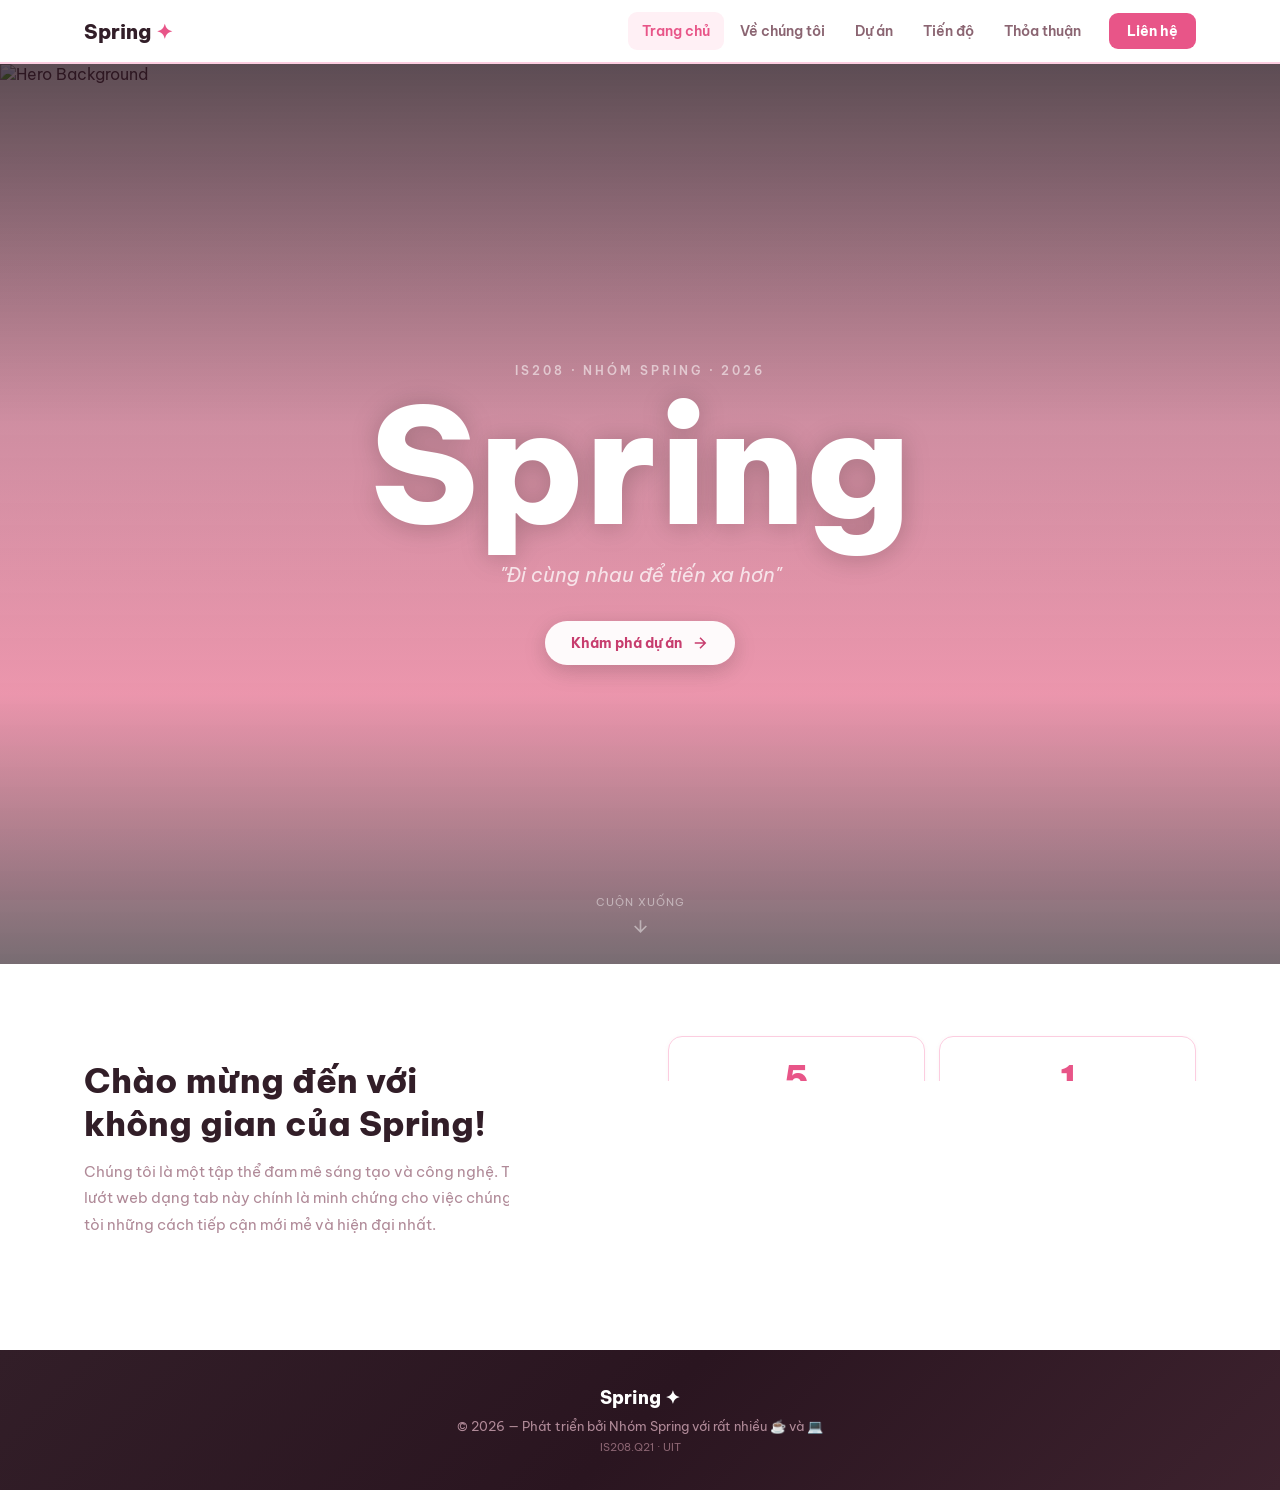
==== commit eff61b61: "Remove music player section from index.html" ====
--- a/index.html
+++ b/index.html
@@ -233,32 +233,7 @@
             </div>
         </div>
     </div>
-    <div class="music-player">
-        <div class="music-controls">
-            <button id="btn-play-pause" onclick="toggleMusic()" title="Phát / Tạm dừng">
-                <svg id="icon-speaker" width="20" height="20" viewBox="0 0 24 24" fill="none" stroke="currentColor" stroke-width="2" stroke-linecap="round" stroke-linejoin="round">
-                    <polygon points="11 5 6 9 2 9 2 15 6 15 11 19 11 5"></polygon>
-                    <line x1="23" y1="9" x2="17" y2="15"></line>
-                    <line x1="17" y1="9" x2="23" y2="15"></line>
-                </svg>
-            </button>
-        </div>
-        
-        <div class="music-info" title="Đang phát bài này nè!">
-            <div class="music-marquee">
-                <span id="music-title">Tên bài hát sẽ hiện ở đây...</span>
-            </div>
-        </div>
-
-        <div class="music-controls">
-            <button id="btn-next" onclick="nextMusic()" title="Chuyển bài khác">
-                <svg width="20" height="20" viewBox="0 0 24 24" fill="none" stroke="currentColor" stroke-width="2" stroke-linecap="round" stroke-linejoin="round">
-                    <polygon points="5 4 15 12 5 20 5 4"></polygon>
-                    <line x1="19" y1="5" x2="19" y2="19"></line>
-                </svg>
-            </button>
-        </div>
-    </div>
+
     <!-- JS Files -->
     <script src="js/main.js"></script>
 
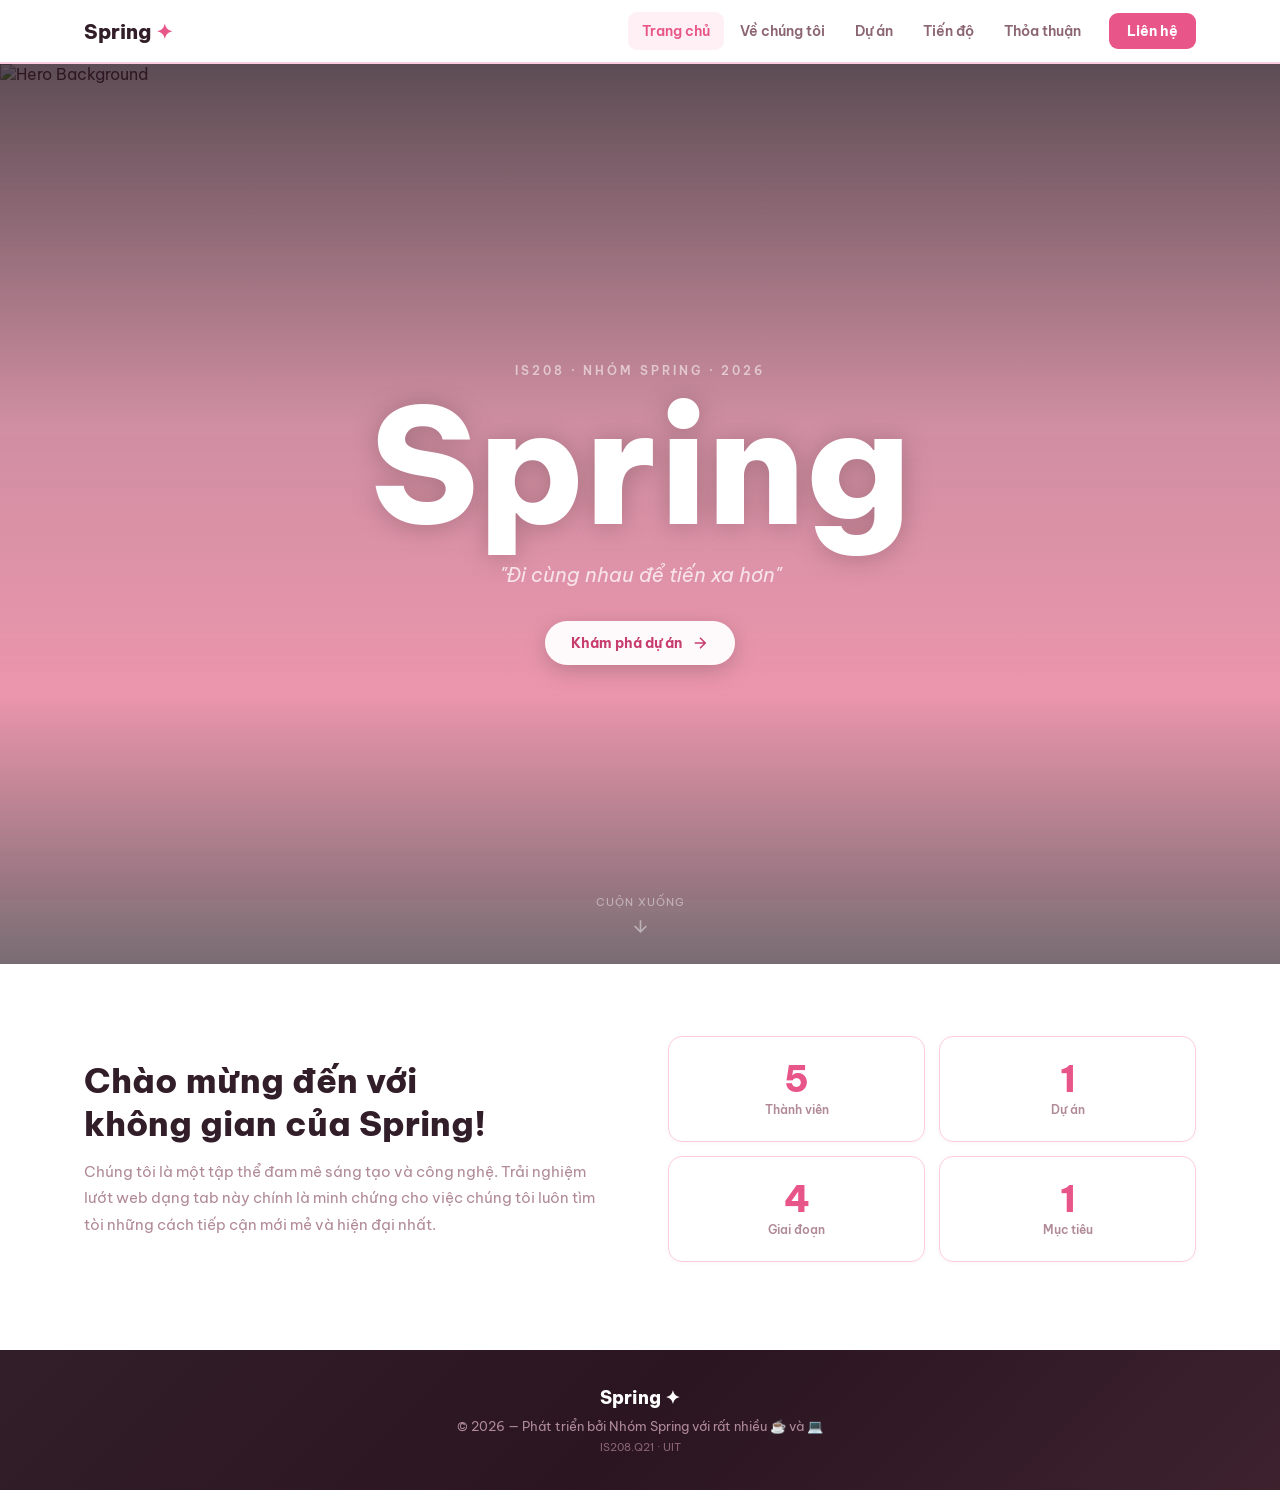
==== commit d2bf03ab: "Update project phases and progress details in index.html" ====
--- a/index.html
+++ b/index.html
@@ -91,7 +91,7 @@
             <div class="modal-header violet">
                 <div class="modal-header-meta">
                     <span class="modal-badge">Giai đoạn 1</span>
-                    <span class="modal-date">📅 12/02 – 28/02</span>
+                    <span class="modal-date">📅 12/03/2026 – 25/03/2026</span>
                 </div>
                 <h3>Khởi động dự án</h3>
                 <button class="close-btn light" onclick="closeModal('modal-1')">
@@ -130,19 +130,19 @@
             <div class="modal-header sky">
                 <div class="modal-header-meta">
                     <span class="modal-badge">Giai đoạn 2</span>
-                    <span class="modal-date">📅 Đang tiến hành</span>
-                </div>
-                <h3>Phân tích và thiết kế</h3>
+                    <span class="modal-date">📅 26/03/2026 – 15/04/2026</span>
+                </div>
+                <h3>Lập kế hoạch & Phân tích dự án</h3>
                 <button class="close-btn light" onclick="closeModal('modal-2')">
                     <svg width="20" height="20" viewBox="0 0 24 24" fill="none" stroke="currentColor" stroke-width="2"><path d="M18 6L6 18M6 6l12 12"/></svg>
                 </button>
             </div>
             <div class="modal-body">
                 <div class="modal-summary">
-                    <p>Giai đoạn phân tích yêu cầu, thiết kế cơ sở dữ liệu và xây dựng wireframe giao diện hệ thống.</p>
-                    <div class="progress-bar-wrap">
-                        <div class="progress-label"><span>Tiến độ công việc</span><strong>60%</strong></div>
-                        <div class="progress-track"><div class="progress-fill progress-fill-sky" style="width:60%"></div></div>
+                    <p>Giai đoạn thu thập yêu cầu, phân rã công việc, lập sơ đồ tiến độ và hoạch định tài nguyên cho dự án.</p>
+                    <div class="progress-bar-wrap">
+                        <div class="progress-label"><span>Tiến độ công việc</span><strong>100%</strong></div>
+                        <div class="progress-track"><div class="progress-fill done-fill" style="width:100%"></div></div>
                     </div>
                 </div>
                 <div class="modal-section">
@@ -164,33 +164,33 @@
     <div id="modal-3" class="overlay hidden">
         <div class="overlay-backdrop" onclick="closeModal('modal-3')"></div>
         <div class="modal">
-            <div class="modal-header slate">
+            <div class="modal-header orange">
                 <div class="modal-header-meta">
                     <span class="modal-badge">Giai đoạn 3</span>
-                    <span class="modal-date">📅 Sắp tới</span>
-                </div>
-                <h3>Thực hiện đồ án</h3>
+                    <span class="modal-date">📅 Chưa bắt đầu</span>
+                </div>
+                <h3>Thực thi & Kiểm thử</h3>
                 <button class="close-btn light" onclick="closeModal('modal-3')">
                     <svg width="20" height="20" viewBox="0 0 24 24" fill="none" stroke="currentColor" stroke-width="2"><path d="M18 6L6 18M6 6l12 12"/></svg>
                 </button>
             </div>
             <div class="modal-body">
                 <div class="modal-summary">
-                    <p>Giai đoạn lập trình frontend, backend và thực hiện kiểm thử toàn diện hệ thống.</p>
+                    <p>Tiến hành code các tính năng của Web App, Mobile App và thực hiện kiểm thử chịu tải (Stress Test).</p>
                     <div class="progress-bar-wrap">
                         <div class="progress-label"><span>Tiến độ công việc</span><strong>0%</strong></div>
-                        <div class="progress-track"><div class="progress-fill" style="width:0%"></div></div>
-                    </div>
-                </div>
-                <div class="modal-section">
-                    <h4><span class="section-icon green">✓</span> Công việc đã thực hiện</h4>
-                    <div class="task-list">
-                        <!-- Tasks rendered via JS -->
-                    </div>
-                </div>
-                <div class="modal-section">
-                    <h4><span class="section-icon blue">📎</span> Tài liệu đính kèm (Tuần 3)</h4>
-                    <!-- VÙNG RENDER PDF -->
+                        <div class="progress-track"><div class="progress-fill progress-fill-orange" style="width:0%"></div></div>
+                    </div>
+                </div>
+
+                <div class="modal-section">
+                    <h4><span class="section-icon green">✓</span> Danh sách công việc</h4>
+                    <div class="task-list">
+                        </div>
+                </div>
+
+                <div class="modal-section">
+                    <h4><span class="section-icon blue">📎</span> Tài liệu đính kèm (Sắp ra mắt)</h4>
                     <div id="modal-docs-3"></div>
                 </div>
             </div>
@@ -201,39 +201,39 @@
     <div id="modal-4" class="overlay hidden">
         <div class="overlay-backdrop" onclick="closeModal('modal-4')"></div>
         <div class="modal">
-            <div class="modal-header slate">
+            <div class="modal-header red">
                 <div class="modal-header-meta">
                     <span class="modal-badge">Giai đoạn 4</span>
-                    <span class="modal-date">📅 Sắp tới</span>
-                </div>
-                <h3>Báo cáo & Nộp đồ án</h3>
+                    <span class="modal-date">📅 Chưa bắt đầu</span>
+                </div>
+                <h3>Nghiệm thu & Đóng dự án</h3>
                 <button class="close-btn light" onclick="closeModal('modal-4')">
                     <svg width="20" height="20" viewBox="0 0 24 24" fill="none" stroke="currentColor" stroke-width="2"><path d="M18 6L6 18M6 6l12 12"/></svg>
                 </button>
             </div>
             <div class="modal-body">
                 <div class="modal-summary">
-                    <p>Giai đoạn hoàn thiện tài liệu, quay video demo, chuẩn bị báo cáo và nộp đồ án chính thức.</p>
+                    <p>Bàn giao hệ thống cho Startup Dề Dê, nghiệm thu (UAT), họp rút kinh nghiệm và báo cáo hoàn thành môn học.</p>
                     <div class="progress-bar-wrap">
                         <div class="progress-label"><span>Tiến độ công việc</span><strong>0%</strong></div>
-                        <div class="progress-track"><div class="progress-fill" style="width:0%"></div></div>
-                    </div>
-                </div>
-                <div class="modal-section">
-                    <h4><span class="section-icon green">✓</span> Công việc đã thực hiện</h4>
-                    <div class="task-list">
-                        <!-- Tasks rendered via JS -->
-                    </div>
-                </div>
-                <div class="modal-section">
-                    <h4><span class="section-icon blue">📎</span> Tài liệu đính kèm (Tuần 4)</h4>
-                    <!-- VÙNG RENDER PDF -->
+                        <div class="progress-track"><div class="progress-fill progress-fill-red" style="width:0%"></div></div>
+                    </div>
+                </div>
+
+                <div class="modal-section">
+                    <h4><span class="section-icon green">✓</span> Danh sách công việc</h4>
+                    <div class="task-list">
+                        </div>
+                </div>
+
+                <div class="modal-section">
+                    <h4><span class="section-icon blue">📎</span> Tài liệu đính kèm (Sắp ra mắt)</h4>
                     <div id="modal-docs-4"></div>
                 </div>
             </div>
         </div>
     </div>
-
+    
     <!-- JS Files -->
     <script src="js/main.js"></script>
 
--- a/css/base.css
+++ b/css/base.css
@@ -112,68 +112,134 @@
   line-height: 1.65;
 }
 
-/* ═══════════════════════════════════════════
-   MUSIC PLAYER
-═══════════════════════════════════════════ */
-.music-player {
-  position: fixed;
-  bottom: 24px;
-  left: 24px;
-  z-index: 1000;
-  background: rgba(255, 255, 255, 0.95);
-  backdrop-filter: blur(10px);
-  border: 1.5px solid var(--pink-border);
-  border-radius: 50px;
-  padding: 8px 14px;
+/*STYLE CHO PHẦN CHI TIẾT DỰ ÁN*/
+.project-details-section {
+  max-width: 1000px;
+  margin: 40px auto;
+  padding: 0 20px;
+  color: #333;
+  line-height: 1.6;
+}
+
+.project-header {
+  text-align: center;
+}
+
+.project-title {
+  font-size: 28px;
+  color: #2c2c2c;
+  margin-bottom: 15px;
+}
+
+.project-meta {
   display: flex;
-  align-items: center;
-  gap: 12px;
-  box-shadow: var(--shadow-md);
-  transition: all var(--ease);
-}
-
-.music-player:hover {
-  box-shadow: var(--shadow-lg), 0 0 20px rgba(232, 85, 136, 0.1);
-  transform: translateY(-2px);
-  border-color: var(--pink-light);
-}
-
-.music-controls button {
-  display: flex;
-  align-items: center;
   justify-content: center;
-  color: var(--gray-500);
-  background: var(--gray-50);
-  border-radius: 50%;
-  width: 32px;
-  height: 32px;
-  transition: all var(--ease);
-}
-
-.music-controls button:hover {
-  color: var(--pink);
-  background: var(--pink-bg);
-  transform: scale(1.1);
-}
-
-.music-info {
-  width: 120px; /* Giới hạn độ dài để khung nhạc không quá to */
-  overflow: hidden;
-}
-
-.music-marquee {
-  white-space: nowrap;
-  font-size: 12px;
-  font-weight: 700;
-  color: var(--gray-700);
-  /* Hiệu ứng chữ chạy (Marquee) nếu tên bài dài */
-  animation: scrollText 10s linear infinite;
+  gap: 15px;
+  flex-wrap: wrap;
+}
+
+.badge {
+  background-color: #fff0f5; /* Nền hồng nhạt */
+  color: #e83e8c; /* Chữ hồng đậm */
+  padding: 6px 15px;
+  border-radius: 20px;
+  font-size: 14px;
+  font-weight: 600;
+}
+
+.divider {
+  border: none;
+  height: 1px;
+  background-color: #fce4ec;
+  margin: 30px 0;
+}
+
+.project-section {
+  margin-bottom: 40px;
+}
+
+.section-title {
+  font-size: 22px;
+  color: #e83e8c;
+  margin-bottom: 20px;
+  border-bottom: 2px solid #fff0f5;
+  padding-bottom: 10px;
   display: inline-block;
 }
 
-@keyframes scrollText {
-  0% { transform: translateX(100%); }
-  100% { transform: translateX(-100%); }
-}
-
-/* Ẩn bớt animation chạy chữ nếu không thích có thể bỏ đi */+/* Hiệu ứng thẻ Card chung */
+.card, .feature-box {
+  background: #ffffff;
+  border: 1px solid #fce4ec;
+  border-radius: 12px;
+  padding: 24px;
+  box-shadow: 0 4px 15px rgba(232, 62, 140, 0.05);
+  transition: transform 0.3s ease, box-shadow 0.3s ease;
+}
+
+.card:hover, .feature-box:hover {
+  transform: translateY(-5px);
+  box-shadow: 0 8px 25px rgba(232, 62, 140, 0.15);
+}
+
+/* Lưới Mục tiêu: Chia 3 cột */
+.objective-cards {
+  display: grid;
+  grid-template-columns: repeat(3, 1fr);
+  gap: 20px;
+}
+
+.card h4 {
+  color: #333;
+  margin-bottom: 10px;
+  font-size: 18px;
+}
+
+/* Lưới Chức năng: Chia 2 cột */
+.features-grid {
+  display: grid;
+  grid-template-columns: repeat(2, 1fr);
+  gap: 20px;
+}
+
+.feature-title {
+  color: #333;
+  font-size: 18px;
+  margin-bottom: 15px;
+}
+
+.feature-list {
+  padding-left: 20px;
+}
+
+.feature-list li {
+  margin-bottom: 10px;
+}
+
+/* Style cho nút xem tiến độ (giống tone màu Spring) */
+.btn-progress {
+  display: inline-block;
+  padding: 12px 25px;
+  background-color: transparent;
+  color: #e83e8c;
+  border: 2px solid #e83e8c;
+  border-radius: 8px;
+  text-decoration: none;
+  font-weight: bold;
+  transition: all 0.3s;
+}
+
+.btn-progress:hover {
+  background-color: #e83e8c;
+  color: #ffffff;
+}
+
+/* Responsive: Thu về 1 cột trên màn hình điện thoại */
+@media (max-width: 768px) {
+  .objective-cards {
+    grid-template-columns: 1fr;
+  }
+  .features-grid {
+    grid-template-columns: 1fr;
+  }
+}
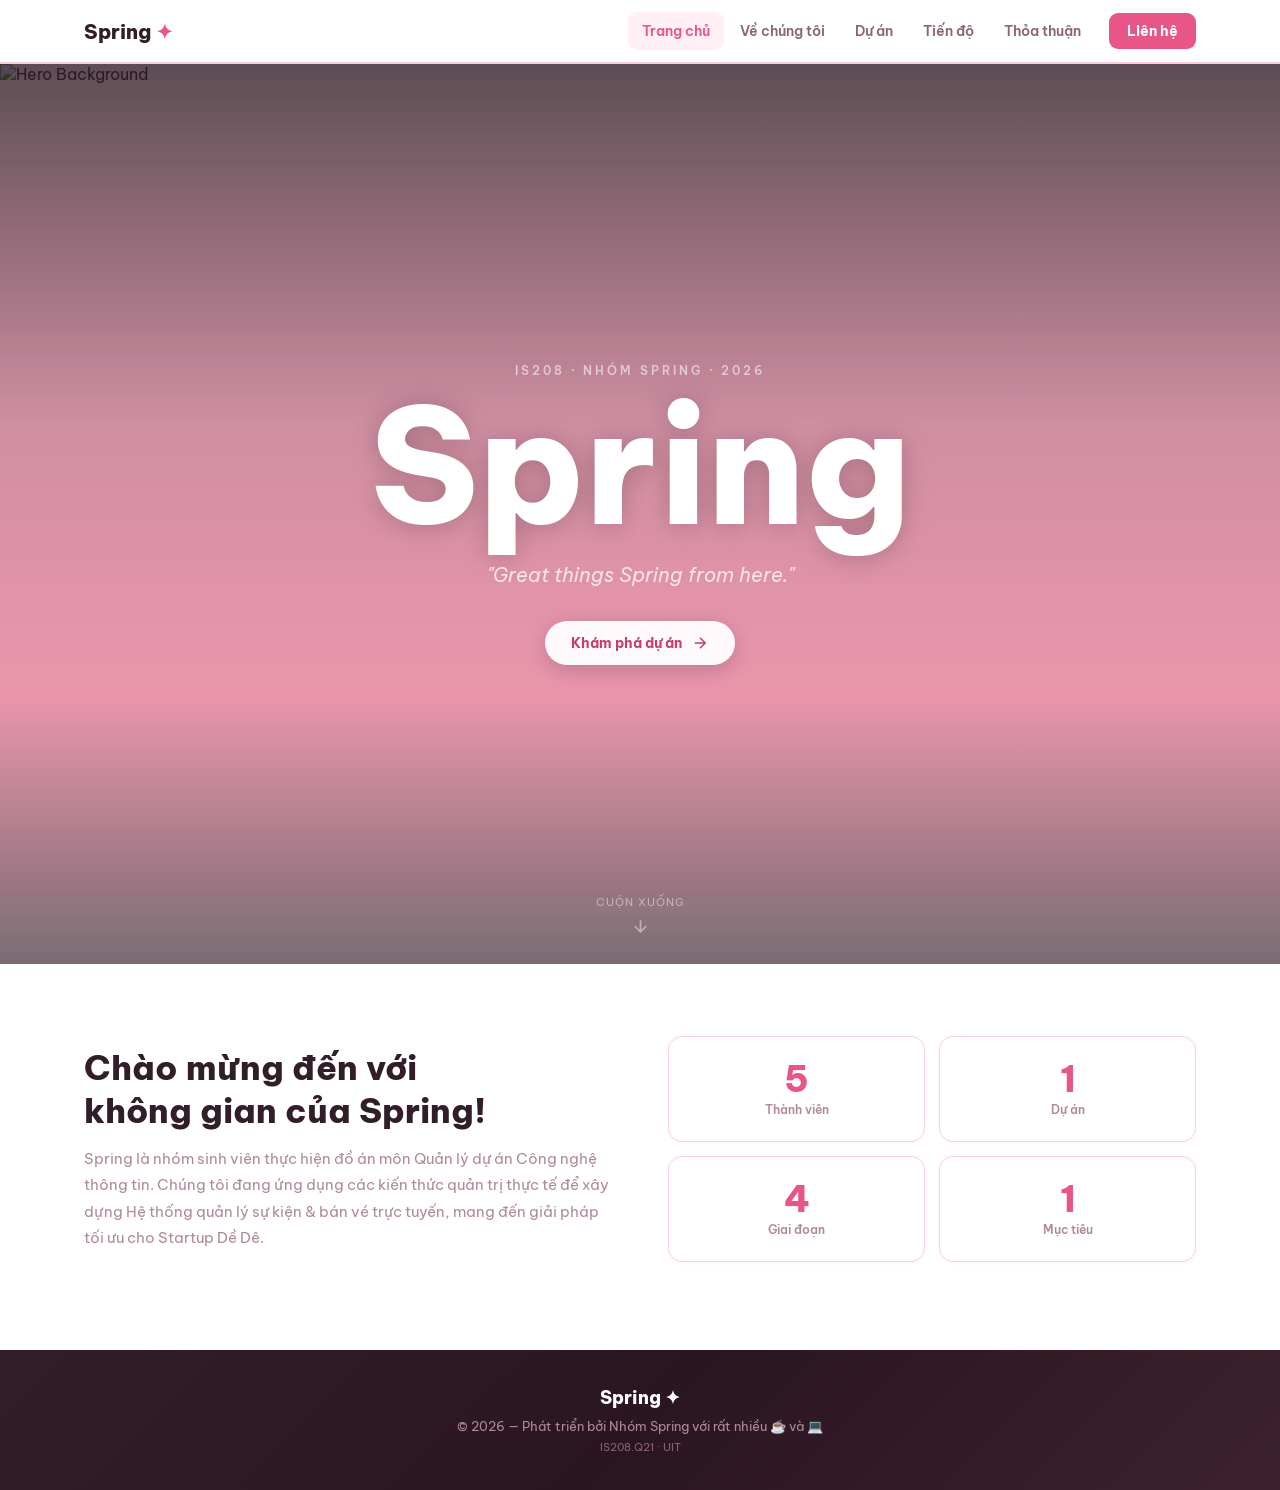
==== commit b0e82950: "fix tiến độ" ====
--- a/index.html
+++ b/index.html
@@ -127,7 +127,7 @@
     <div id="modal-2" class="overlay hidden">
         <div class="overlay-backdrop" onclick="closeModal('modal-2')"></div>
         <div class="modal">
-            <div class="modal-header sky">
+            <div class="modal-header violet">
                 <div class="modal-header-meta">
                     <span class="modal-badge">Giai đoạn 2</span>
                     <span class="modal-date">📅 26/03/2026 – 15/04/2026</span>
@@ -164,10 +164,10 @@
     <div id="modal-3" class="overlay hidden">
         <div class="overlay-backdrop" onclick="closeModal('modal-3')"></div>
         <div class="modal">
-            <div class="modal-header orange">
+            <div class="modal-header sky">
                 <div class="modal-header-meta">
                     <span class="modal-badge">Giai đoạn 3</span>
-                    <span class="modal-date">📅 Chưa bắt đầu</span>
+                    <span class="modal-date">📅 Đã hoàn thành</span>
                 </div>
                 <h3>Thực thi & Kiểm thử</h3>
                 <button class="close-btn light" onclick="closeModal('modal-3')">
@@ -176,10 +176,10 @@
             </div>
             <div class="modal-body">
                 <div class="modal-summary">
-                    <p>Tiến hành code các tính năng của Web App, Mobile App và thực hiện kiểm thử chịu tải (Stress Test).</p>
-                    <div class="progress-bar-wrap">
-                        <div class="progress-label"><span>Tiến độ công việc</span><strong>0%</strong></div>
-                        <div class="progress-track"><div class="progress-fill progress-fill-orange" style="width:0%"></div></div>
+                    <p>Tiến hành code các tính năng của Web App, Mobile App dựa trên tài liệu thiết kế và thực hiện kiểm thử chịu tải (Stress Test) theo tuần tự của mô hình Waterfall.</p>
+                    <div class="progress-bar-wrap">
+                        <div class="progress-label"><span>Tiến độ công việc</span><strong>100%</strong></div>
+                        <div class="progress-track"><div class="progress-fill done-fill" style="width:100%"></div></div>
                     </div>
                 </div>
 
@@ -190,7 +190,7 @@
                 </div>
 
                 <div class="modal-section">
-                    <h4><span class="section-icon blue">📎</span> Tài liệu đính kèm (Sắp ra mắt)</h4>
+                    <h4><span class="section-icon blue">📎</span> Tài liệu đính kèm (Tuần 3)</h4>
                     <div id="modal-docs-3"></div>
                 </div>
             </div>
@@ -201,33 +201,33 @@
     <div id="modal-4" class="overlay hidden">
         <div class="overlay-backdrop" onclick="closeModal('modal-4')"></div>
         <div class="modal">
-            <div class="modal-header red">
+            <div class="modal-header slate">
                 <div class="modal-header-meta">
                     <span class="modal-badge">Giai đoạn 4</span>
-                    <span class="modal-date">📅 Chưa bắt đầu</span>
-                </div>
-                <h3>Nghiệm thu & Đóng dự án</h3>
+                    <span class="modal-date">📅 Đã hoàn thành</span>
+                </div>
+                <h3>Báo cáo & Nộp đồ án</h3>
                 <button class="close-btn light" onclick="closeModal('modal-4')">
                     <svg width="20" height="20" viewBox="0 0 24 24" fill="none" stroke="currentColor" stroke-width="2"><path d="M18 6L6 18M6 6l12 12"/></svg>
                 </button>
             </div>
             <div class="modal-body">
                 <div class="modal-summary">
-                    <p>Bàn giao hệ thống cho Startup Dề Dê, nghiệm thu (UAT), họp rút kinh nghiệm và báo cáo hoàn thành môn học.</p>
-                    <div class="progress-bar-wrap">
-                        <div class="progress-label"><span>Tiến độ công việc</span><strong>0%</strong></div>
-                        <div class="progress-track"><div class="progress-fill progress-fill-red" style="width:0%"></div></div>
-                    </div>
-                </div>
-
-                <div class="modal-section">
-                    <h4><span class="section-icon green">✓</span> Danh sách công việc</h4>
-                    <div class="task-list">
-                        </div>
-                </div>
-
-                <div class="modal-section">
-                    <h4><span class="section-icon blue">📎</span> Tài liệu đính kèm (Sắp ra mắt)</h4>
+                    <p>Giai đoạn hoàn thiện tài liệu, quay video demo, chuẩn bị báo cáo và nộp đồ án chính thức.</p>
+                    <div class="progress-bar-wrap">
+                        <div class="progress-label"><span>Tiến độ công việc</span><strong>100%</strong></div>
+                        <div class="progress-track"><div class="progress-fill done-fill" style="width:100%"></div></div>
+                    </div>
+                </div>
+                <div class="modal-section">
+                    <h4><span class="section-icon green">✓</span> Công việc đã thực hiện</h4>
+                    <div class="task-list">
+                        <!-- Tasks rendered via JS -->
+                    </div>
+                </div>
+                <div class="modal-section">
+                    <h4><span class="section-icon blue">📎</span> Tài liệu đính kèm (Tuần 4)</h4>
+                    <!-- VÙNG RENDER PDF -->
                     <div id="modal-docs-4"></div>
                 </div>
             </div>
--- a/css/upload.css
+++ b/css/upload.css
@@ -134,6 +134,137 @@
   color: var(--pink);
 }
 
+/* Document folders */
+.doc-folder-stack {
+  display: flex;
+  flex-direction: column;
+  gap: 12px;
+  margin-top: 14px;
+}
+
+.doc-folder {
+  background: var(--white);
+  border: 1.5px solid var(--gray-200);
+  border-radius: var(--radius);
+  overflow: hidden;
+  transition: border-color var(--ease), box-shadow var(--ease);
+}
+
+.doc-folder.open {
+  border-color: var(--pink-light);
+  box-shadow: 0 10px 28px rgba(232,85,136,.08);
+}
+
+.doc-folder-header {
+  width: 100%;
+  min-height: 58px;
+  padding: 12px 14px;
+  background: linear-gradient(135deg, #fff7fb 0%, #f0f9ff 100%);
+  display: flex;
+  align-items: center;
+  justify-content: space-between;
+  gap: 12px;
+  text-align: left;
+  color: inherit;
+}
+
+.doc-folder-title {
+  display: flex;
+  align-items: center;
+  gap: 9px;
+  min-width: 0;
+}
+
+.doc-folder-title strong {
+  display: block;
+  font-size: 13px;
+  font-weight: 800;
+  color: var(--gray-800);
+}
+
+.doc-folder-title small {
+  display: block;
+  margin-top: 2px;
+  font-size: 11px;
+  font-weight: 700;
+  color: var(--gray-400);
+}
+
+.doc-folder-arrow {
+  width: 20px;
+  height: 20px;
+  border-radius: 50%;
+  background: rgba(255,255,255,.8);
+  color: var(--pink);
+  display: flex;
+  align-items: center;
+  justify-content: center;
+  font-size: 20px;
+  line-height: 1;
+  font-weight: 800;
+  transform: rotate(0deg);
+  transition: transform var(--ease), background var(--ease);
+  flex-shrink: 0;
+}
+
+.doc-folder.open > .doc-folder-header .doc-folder-arrow {
+  transform: rotate(90deg);
+  background: var(--mint-bg);
+  color: var(--mint);
+}
+
+.doc-folder-icon {
+  font-size: 18px;
+  flex-shrink: 0;
+}
+
+.doc-folder-path {
+  max-width: 45%;
+  color: var(--gray-400);
+  font-size: 11px;
+  white-space: nowrap;
+  overflow: hidden;
+  text-overflow: ellipsis;
+}
+
+.doc-folder-body {
+  display: none;
+  padding: 14px;
+  background: #fff;
+  border-top: 1px solid var(--gray-100);
+}
+
+.doc-folder.open > .doc-folder-body {
+  display: block;
+}
+
+.doc-folder[data-depth="1"],
+.doc-folder[data-depth="2"],
+.doc-folder[data-depth="3"] {
+  margin-top: 10px;
+  border-style: dashed;
+}
+
+.doc-file-grid + .doc-folder {
+  margin-top: 10px;
+}
+
+.doc-folder-empty {
+  padding: 18px 14px;
+}
+
+.uml-card {
+  border-color: #dbeafe;
+}
+
+.uml-card:hover {
+  border-color: #93c5fd;
+}
+
+.uml-icon {
+  background: linear-gradient(135deg, var(--mint) 0%, #38bdf8 100%);
+}
+
 /* Empty State */
 .docs-empty {
   text-align: center;
@@ -174,3 +305,20 @@
   font-size: 13px;
   color: var(--gray-400);
 }
+
+@media (max-width: 640px) {
+  .pdf-grid,
+  .doc-file-grid {
+    grid-template-columns: 1fr;
+  }
+
+  .doc-folder-header {
+    align-items: flex-start;
+    flex-direction: column;
+  }
+
+  .doc-folder-path {
+    max-width: 100%;
+    padding-left: 29px;
+  }
+}
